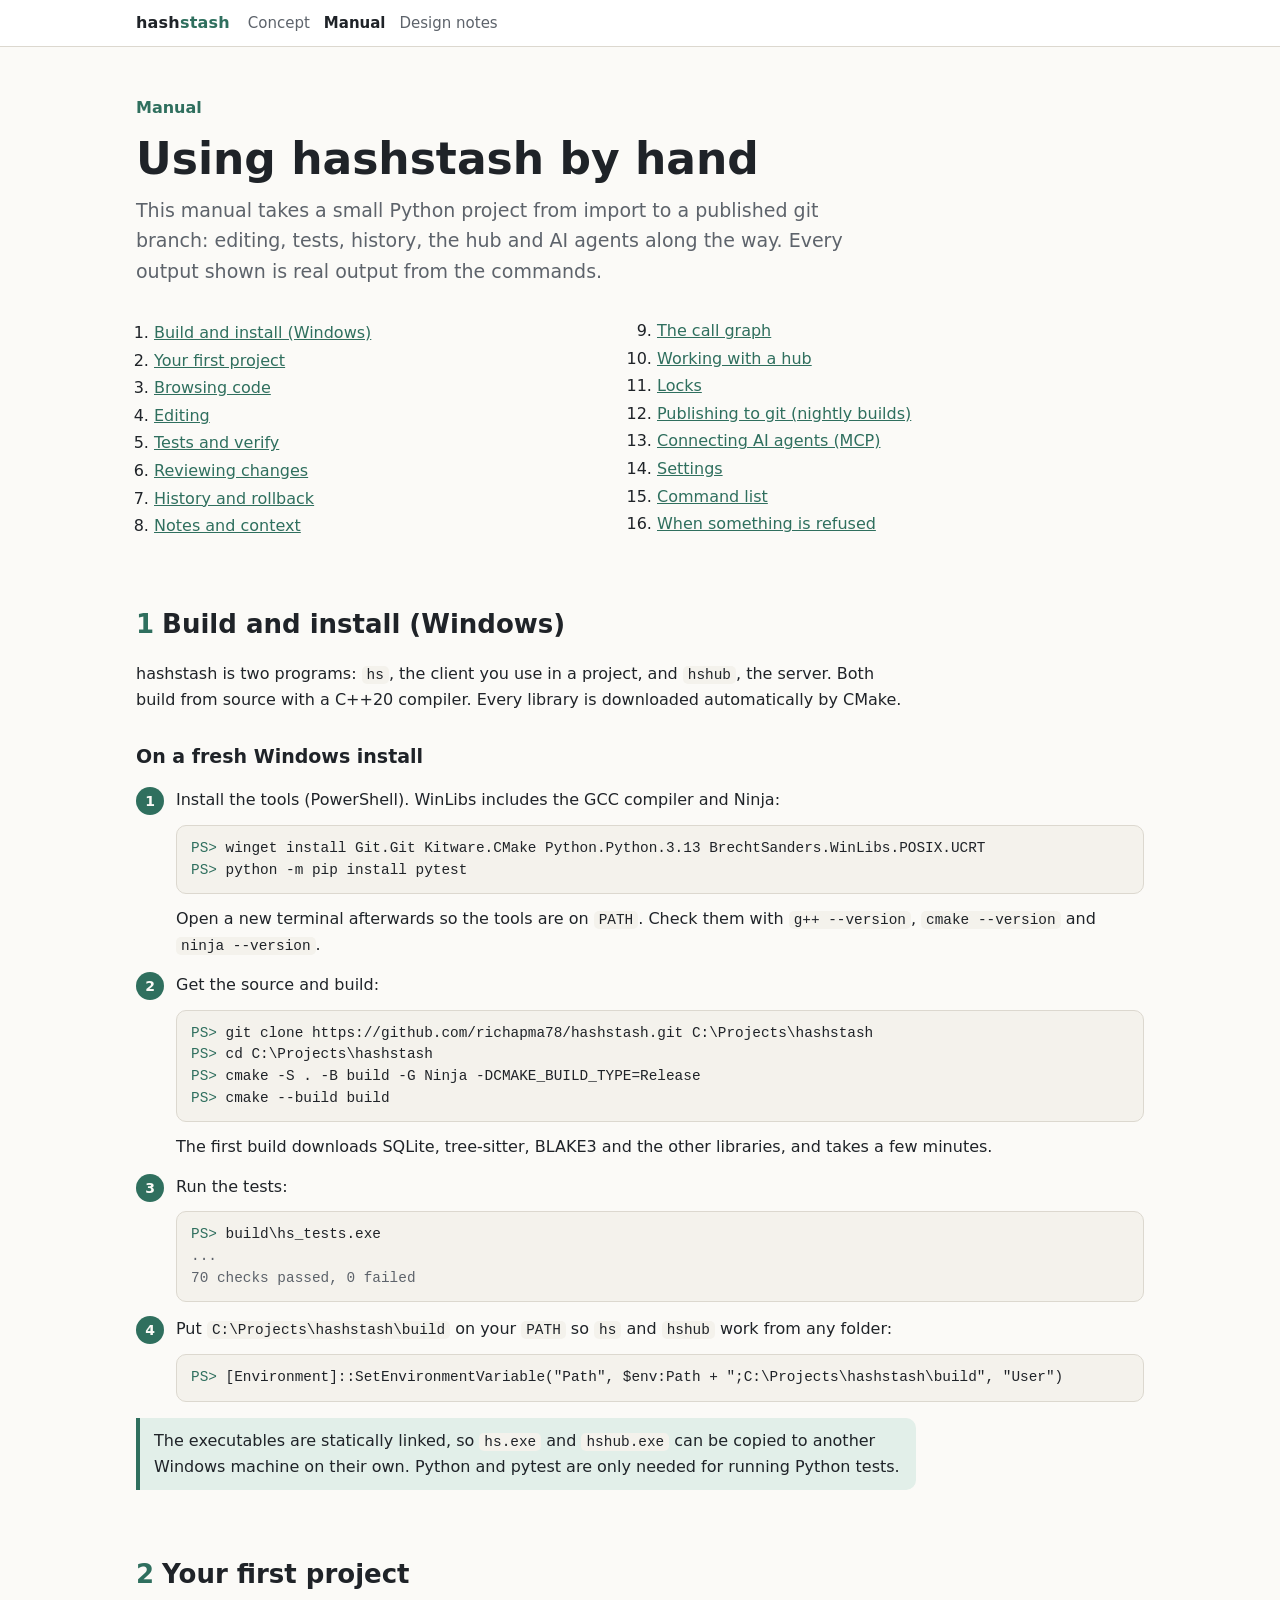
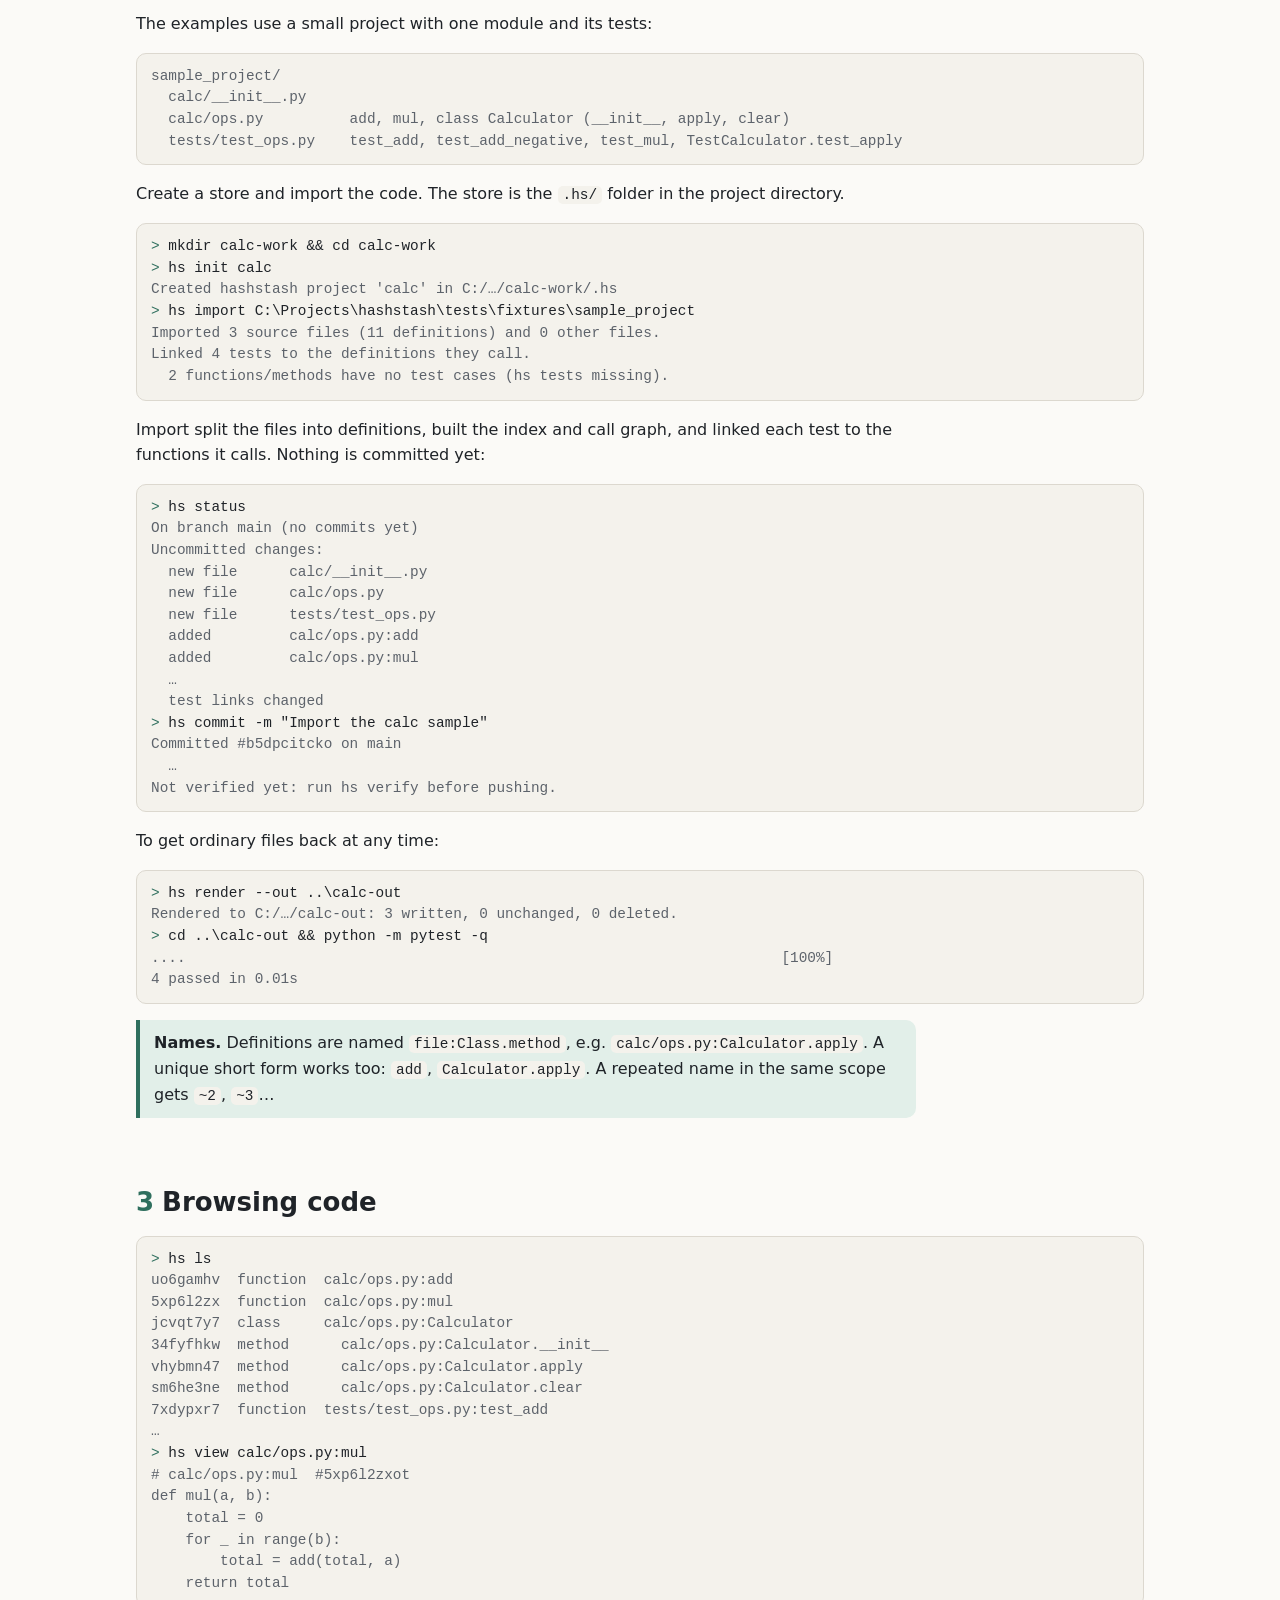
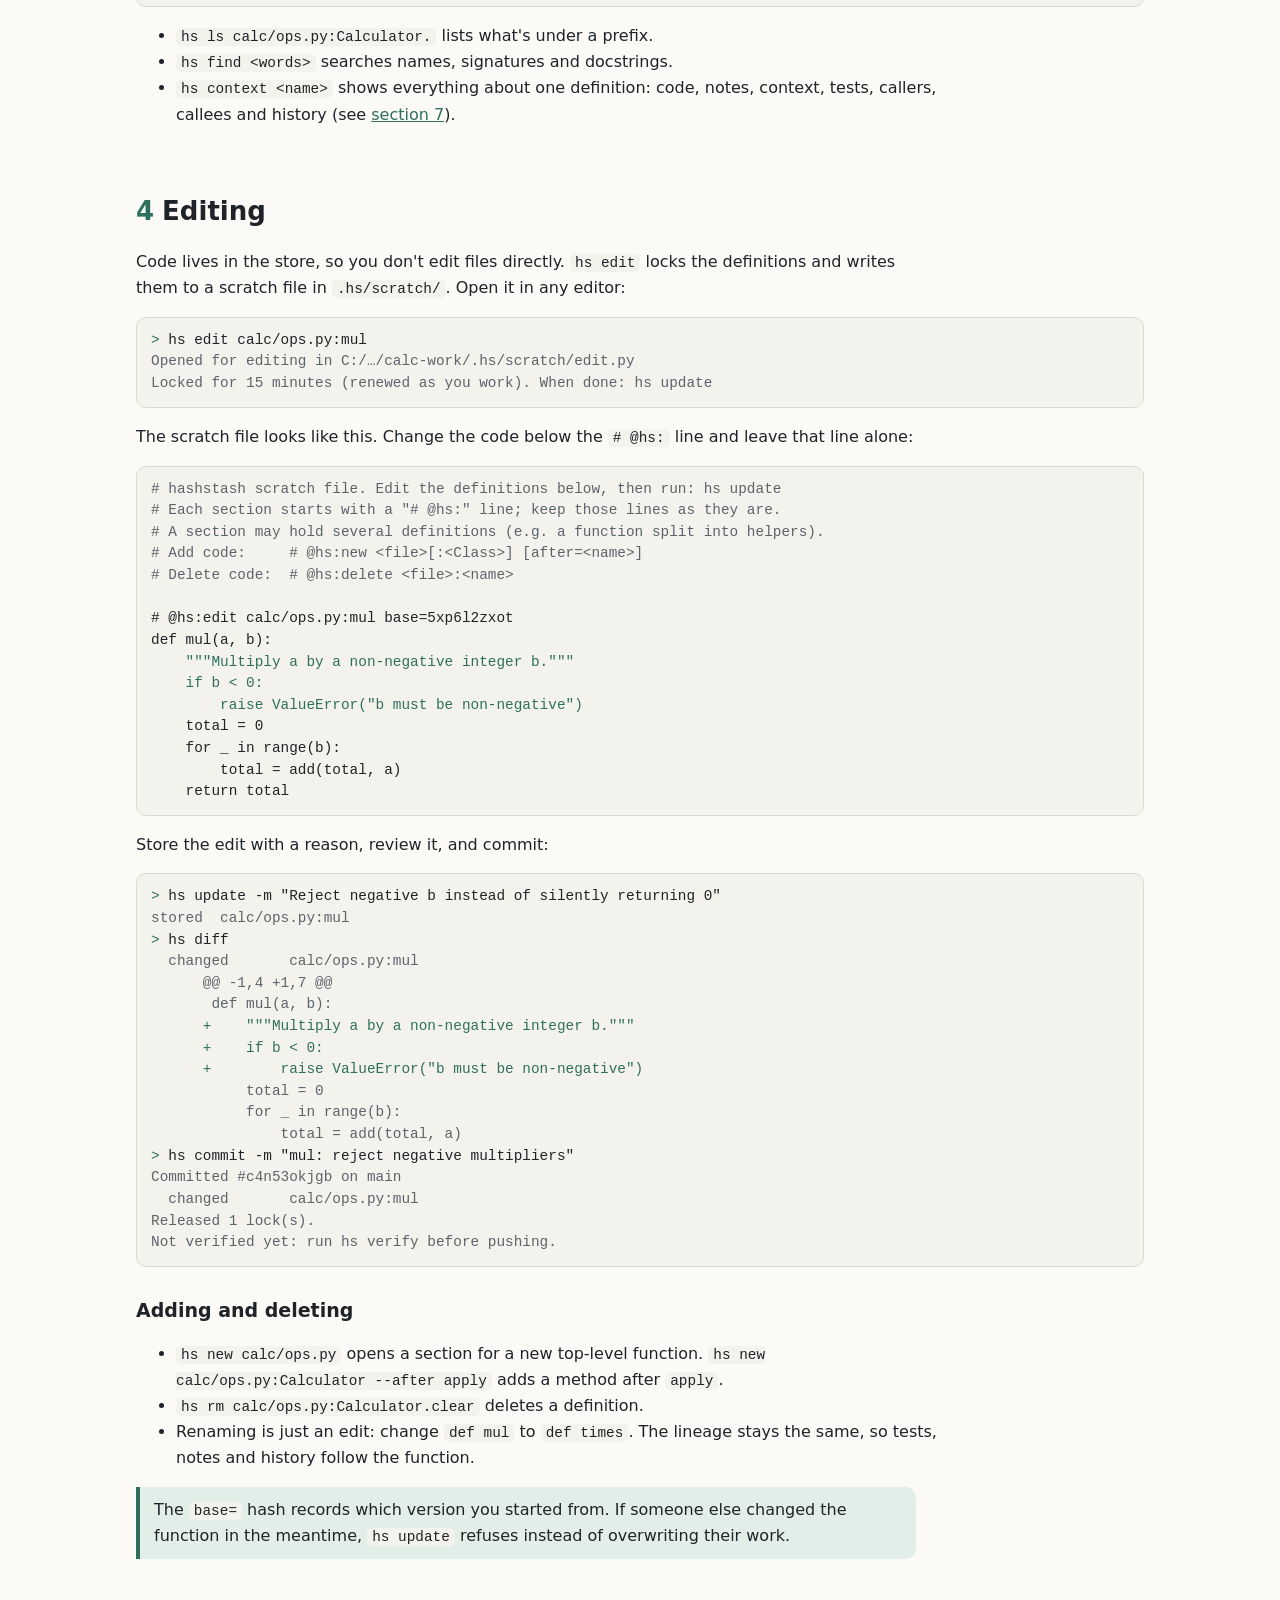
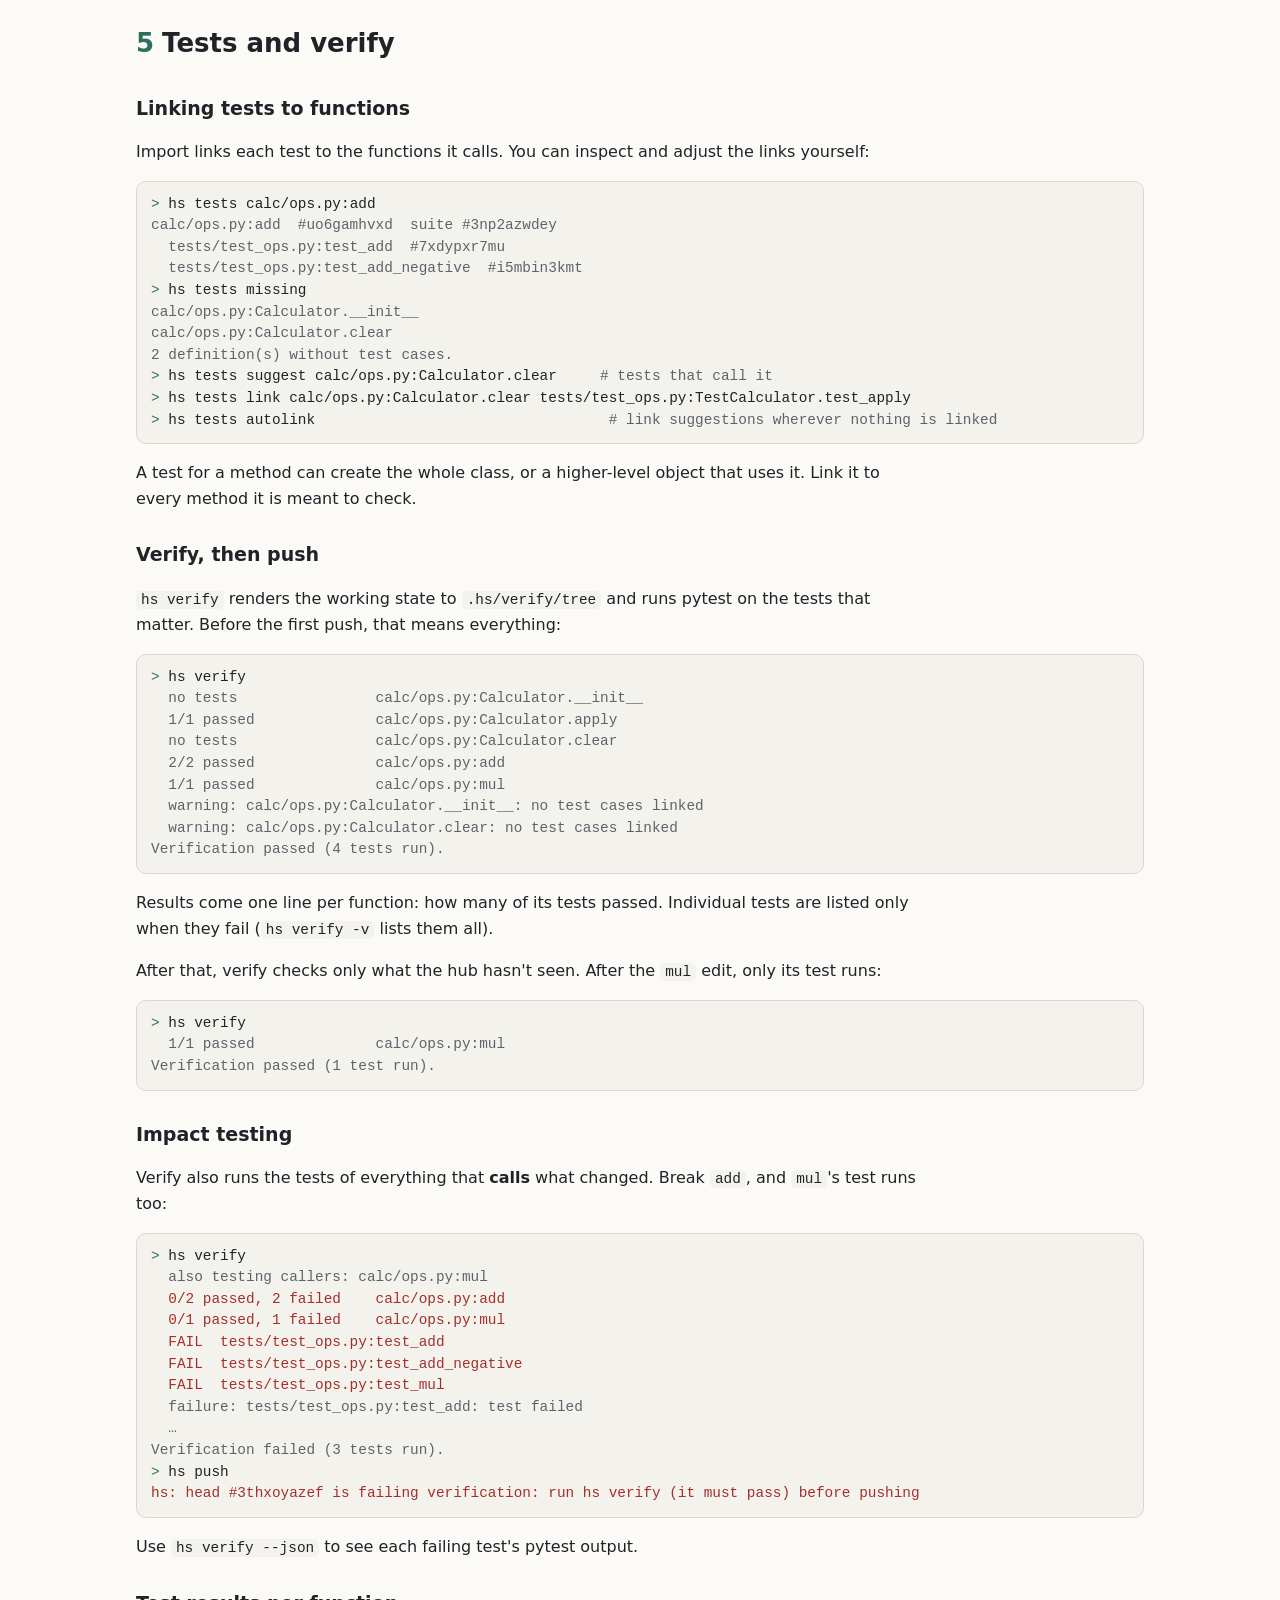
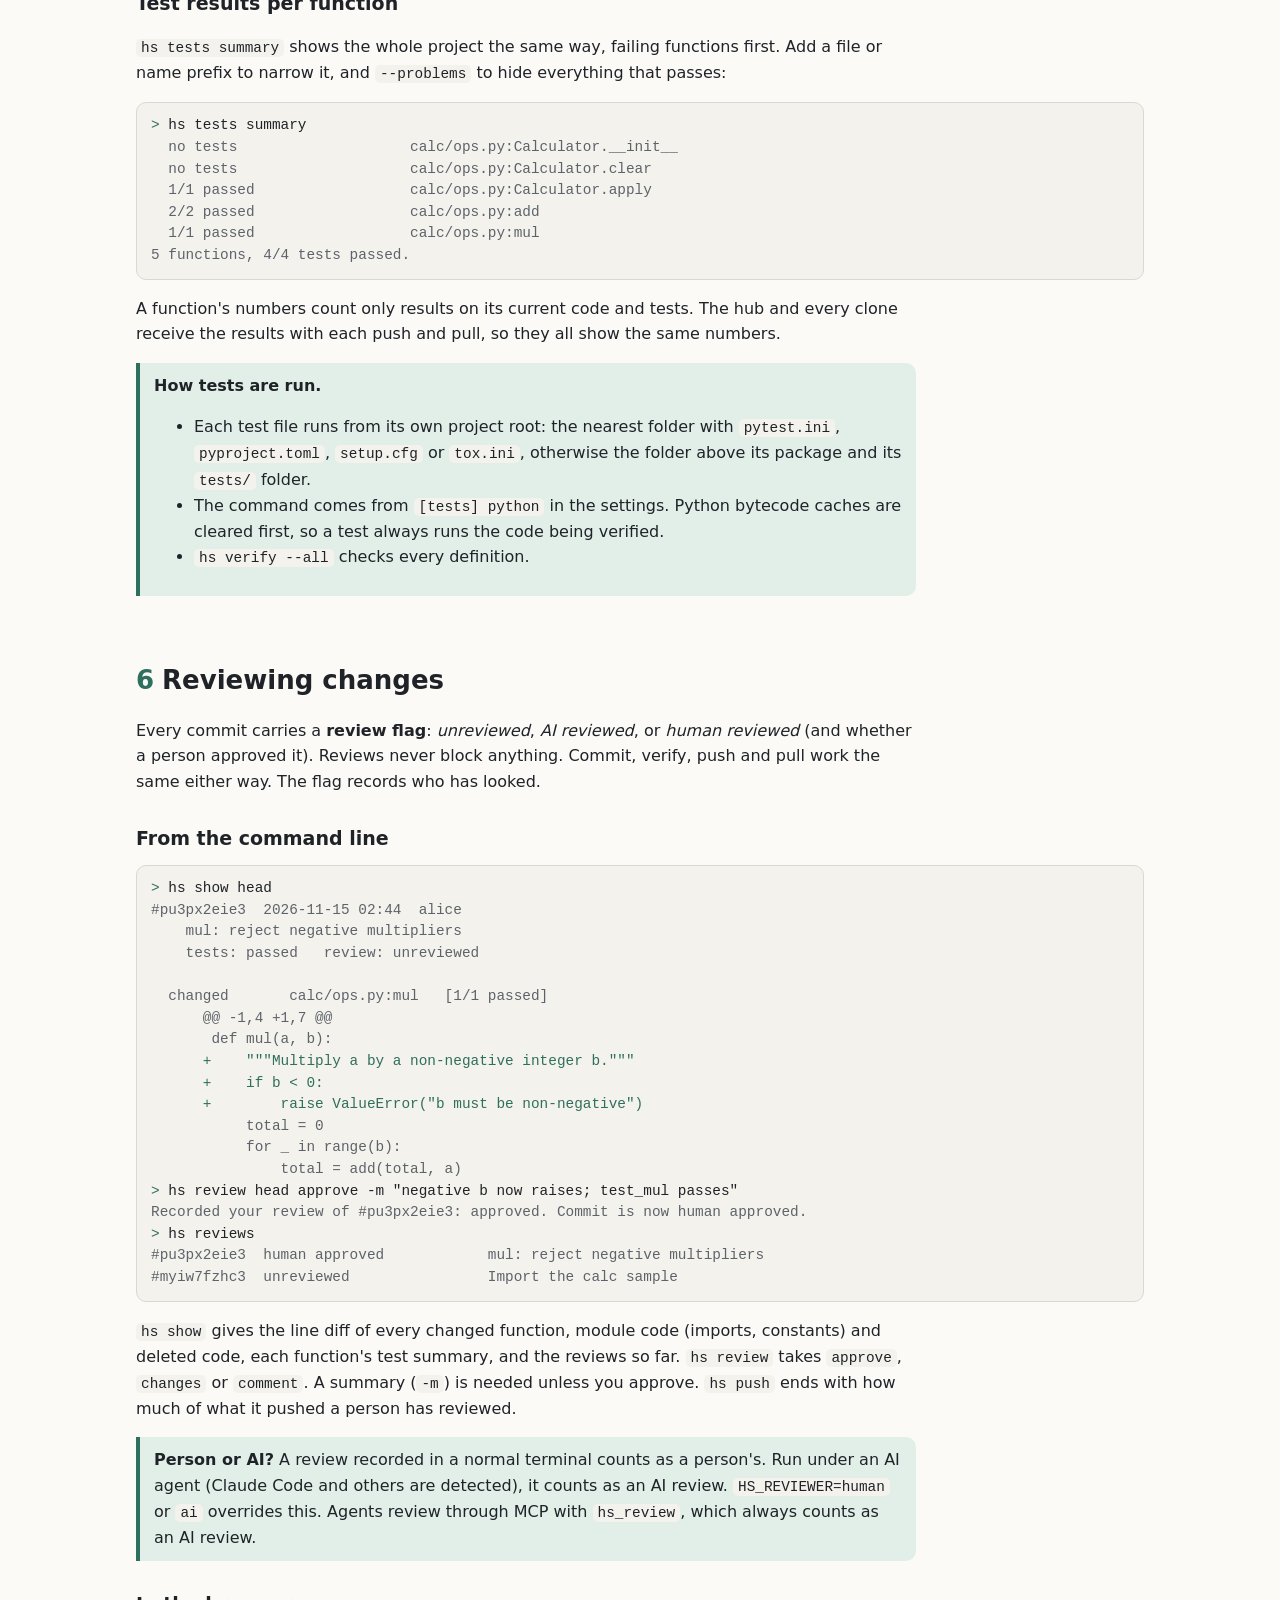
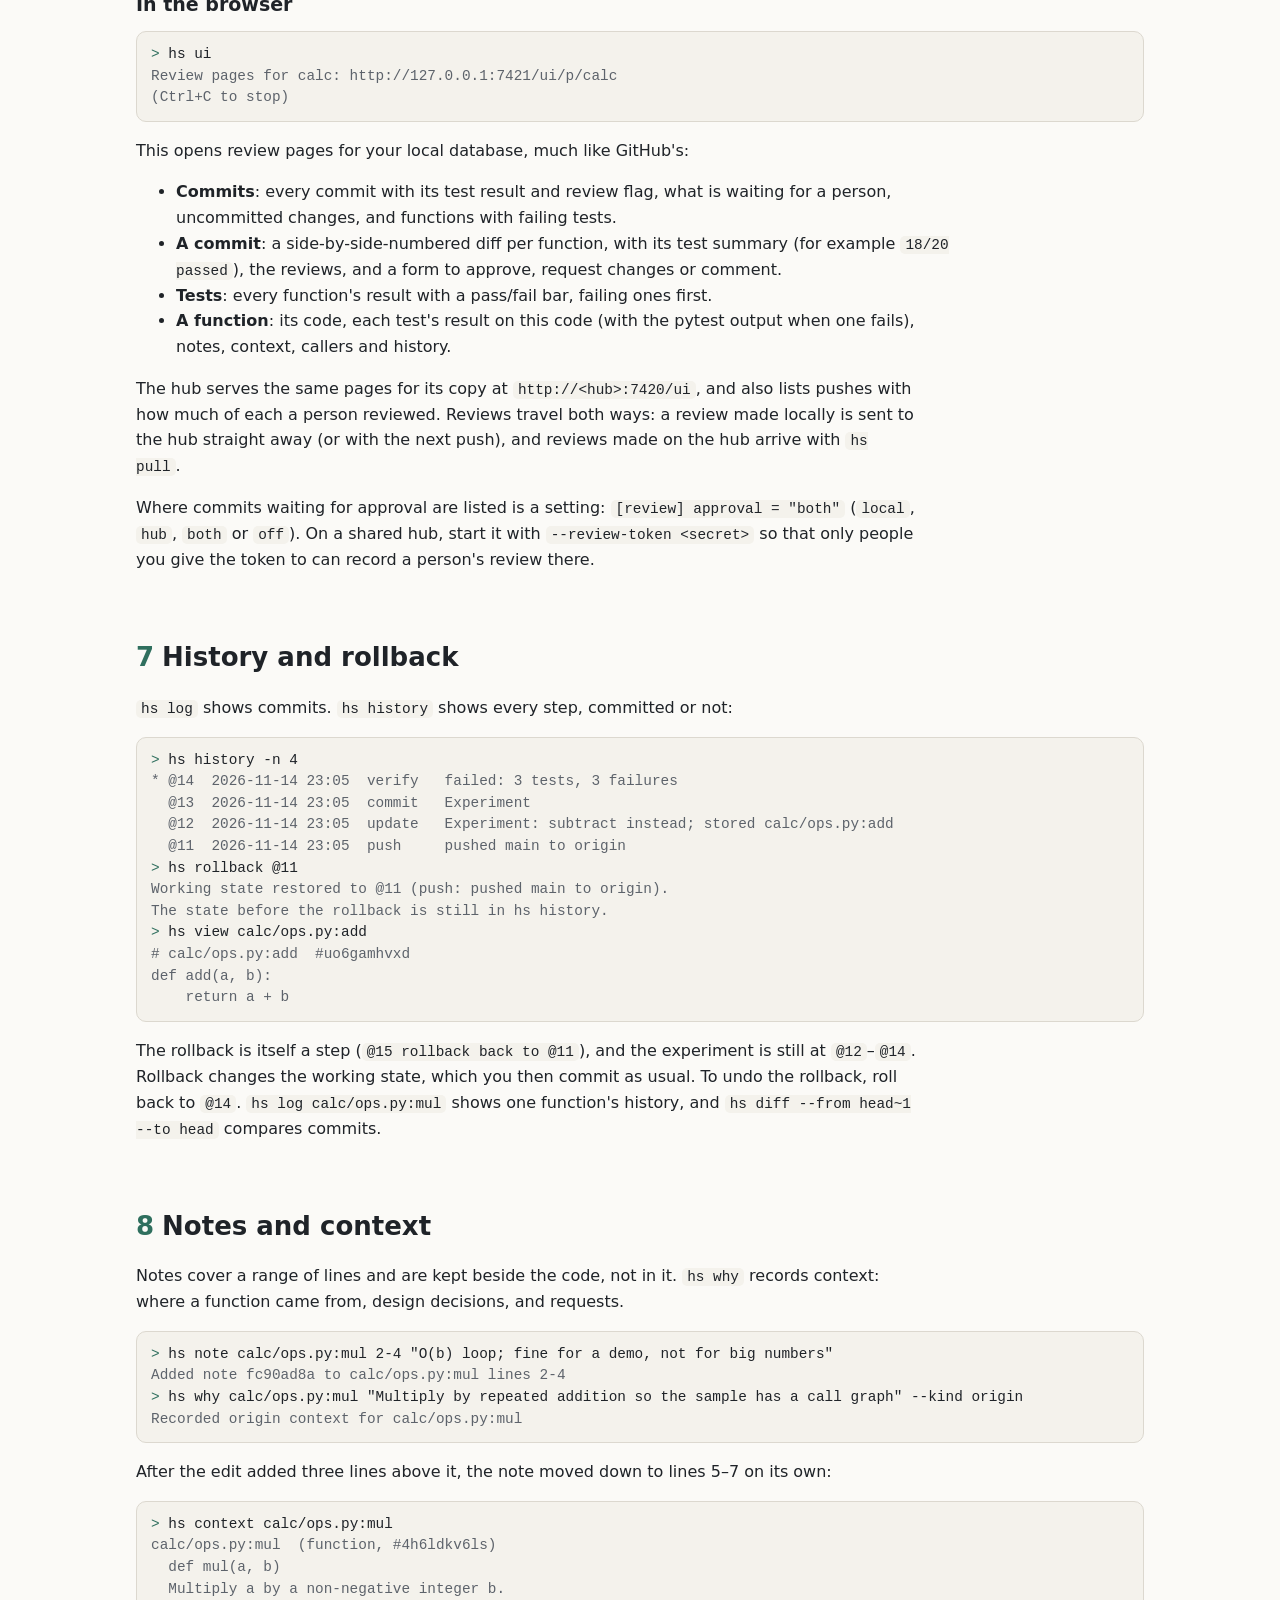
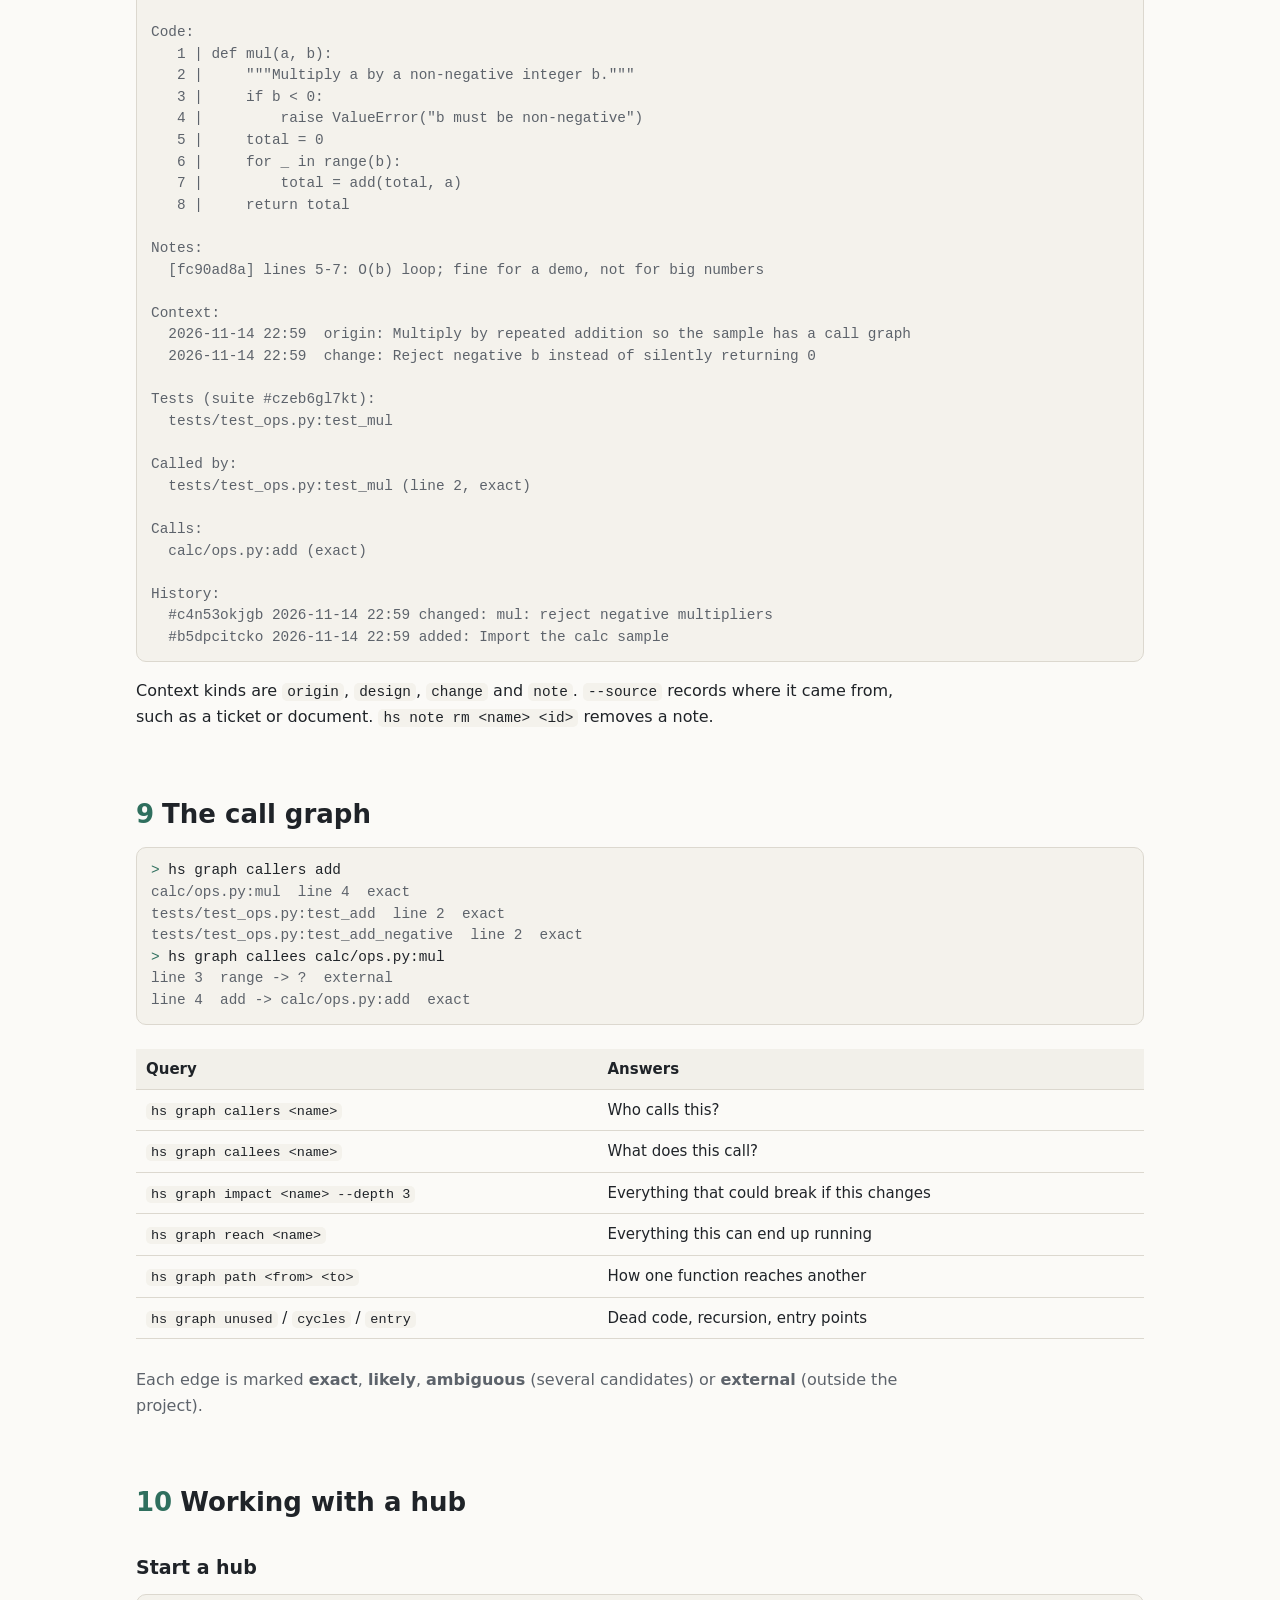
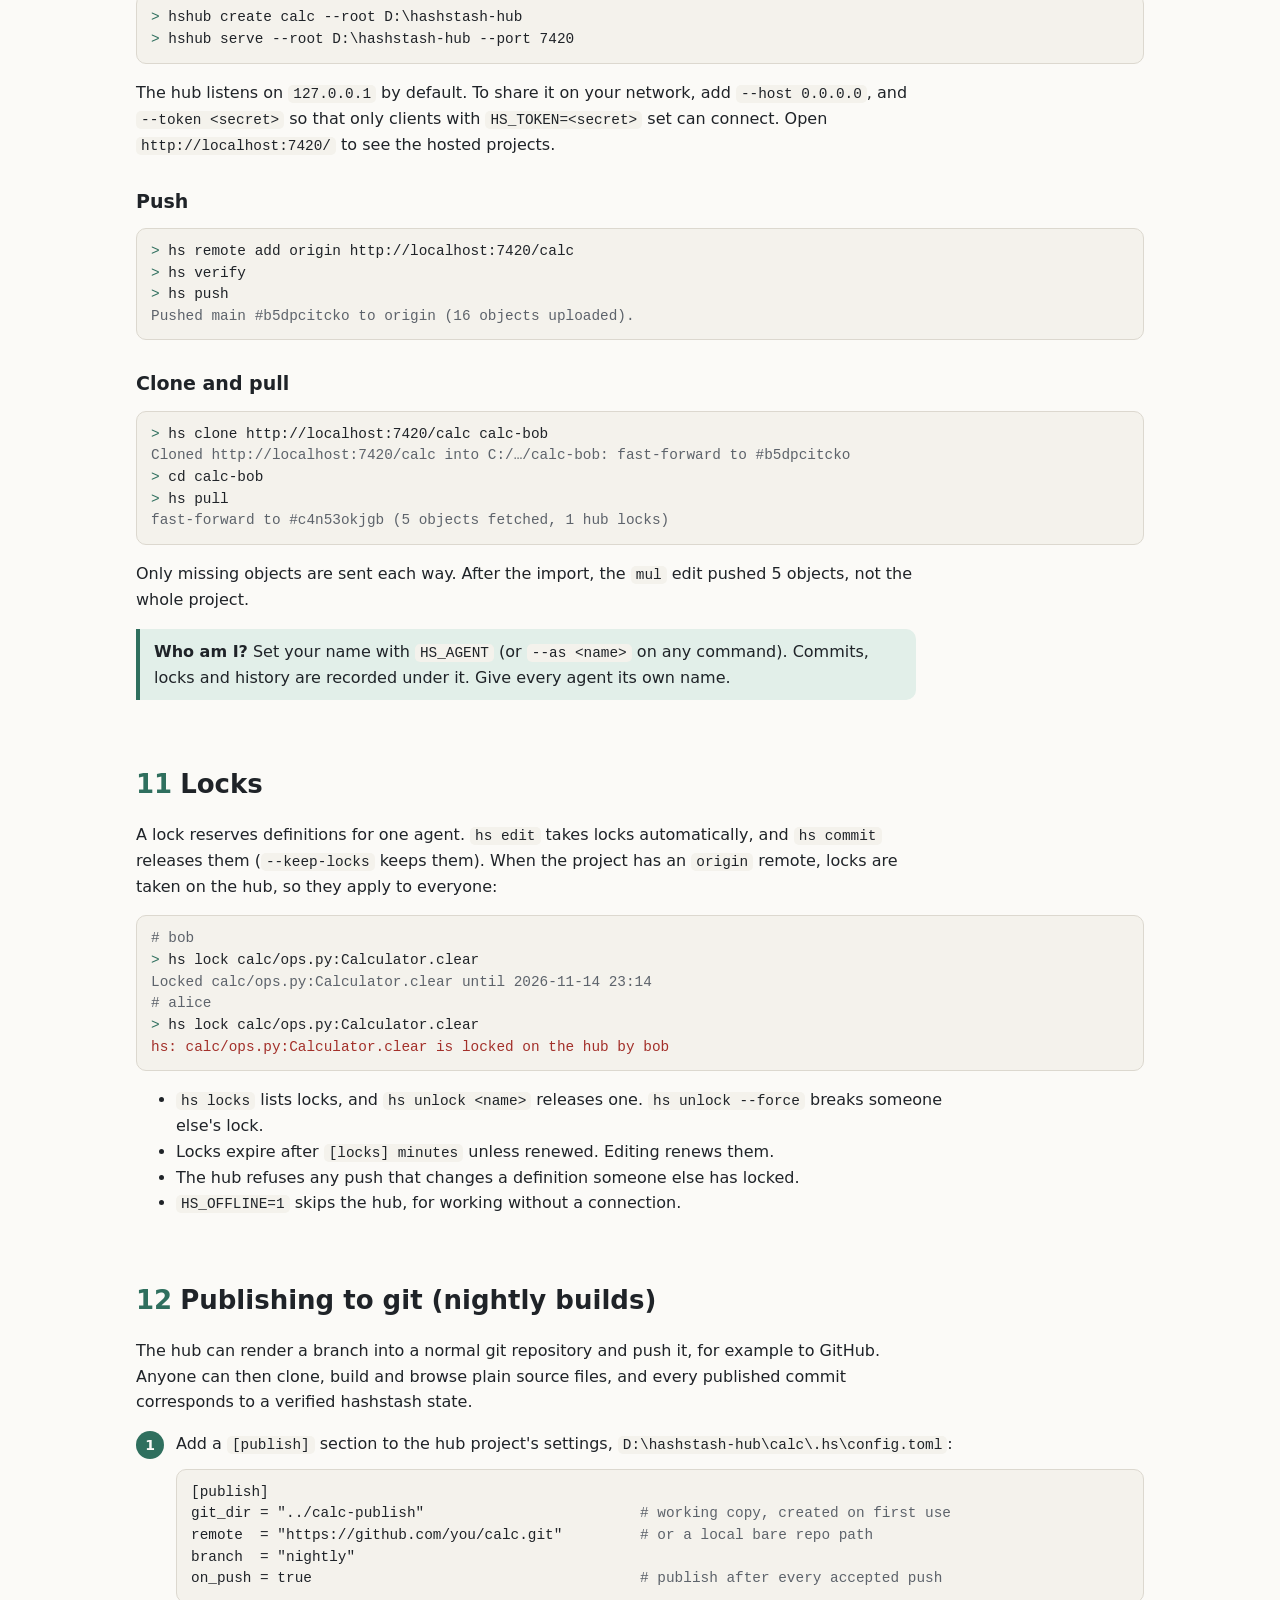
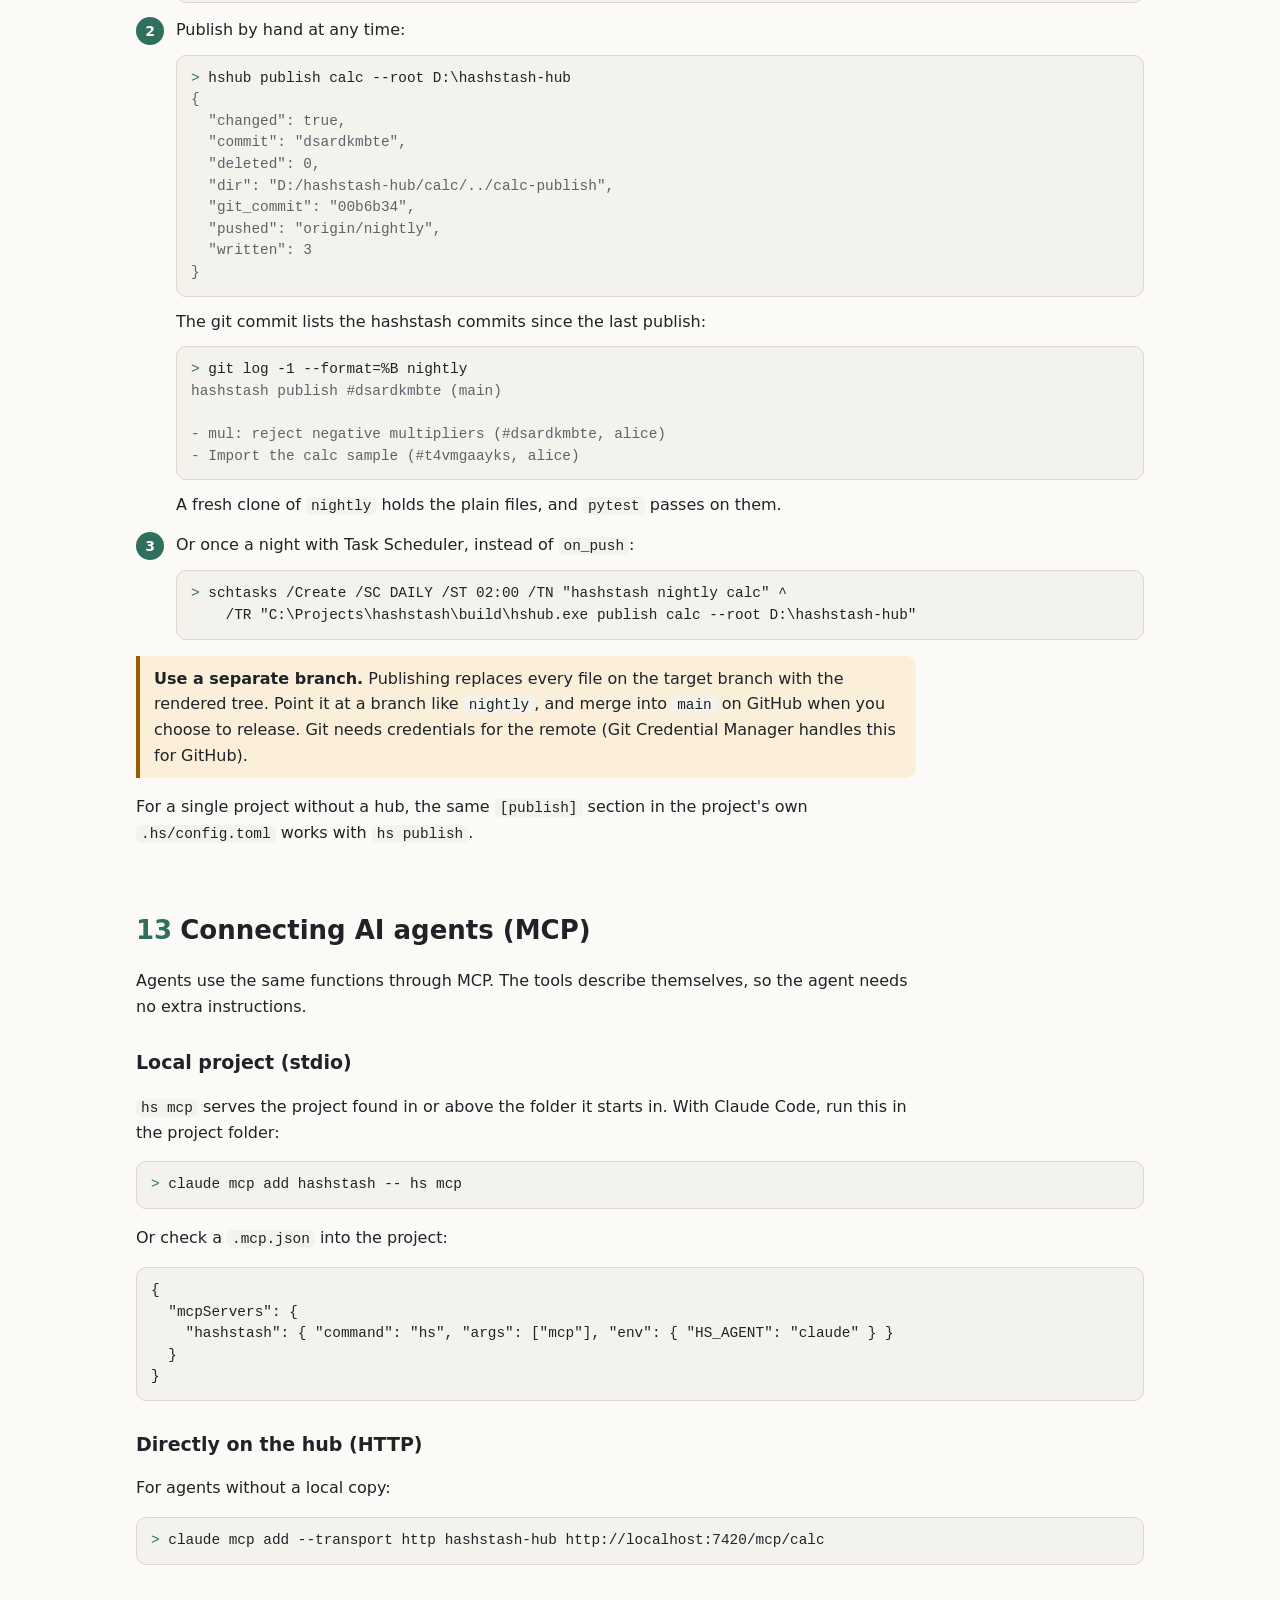
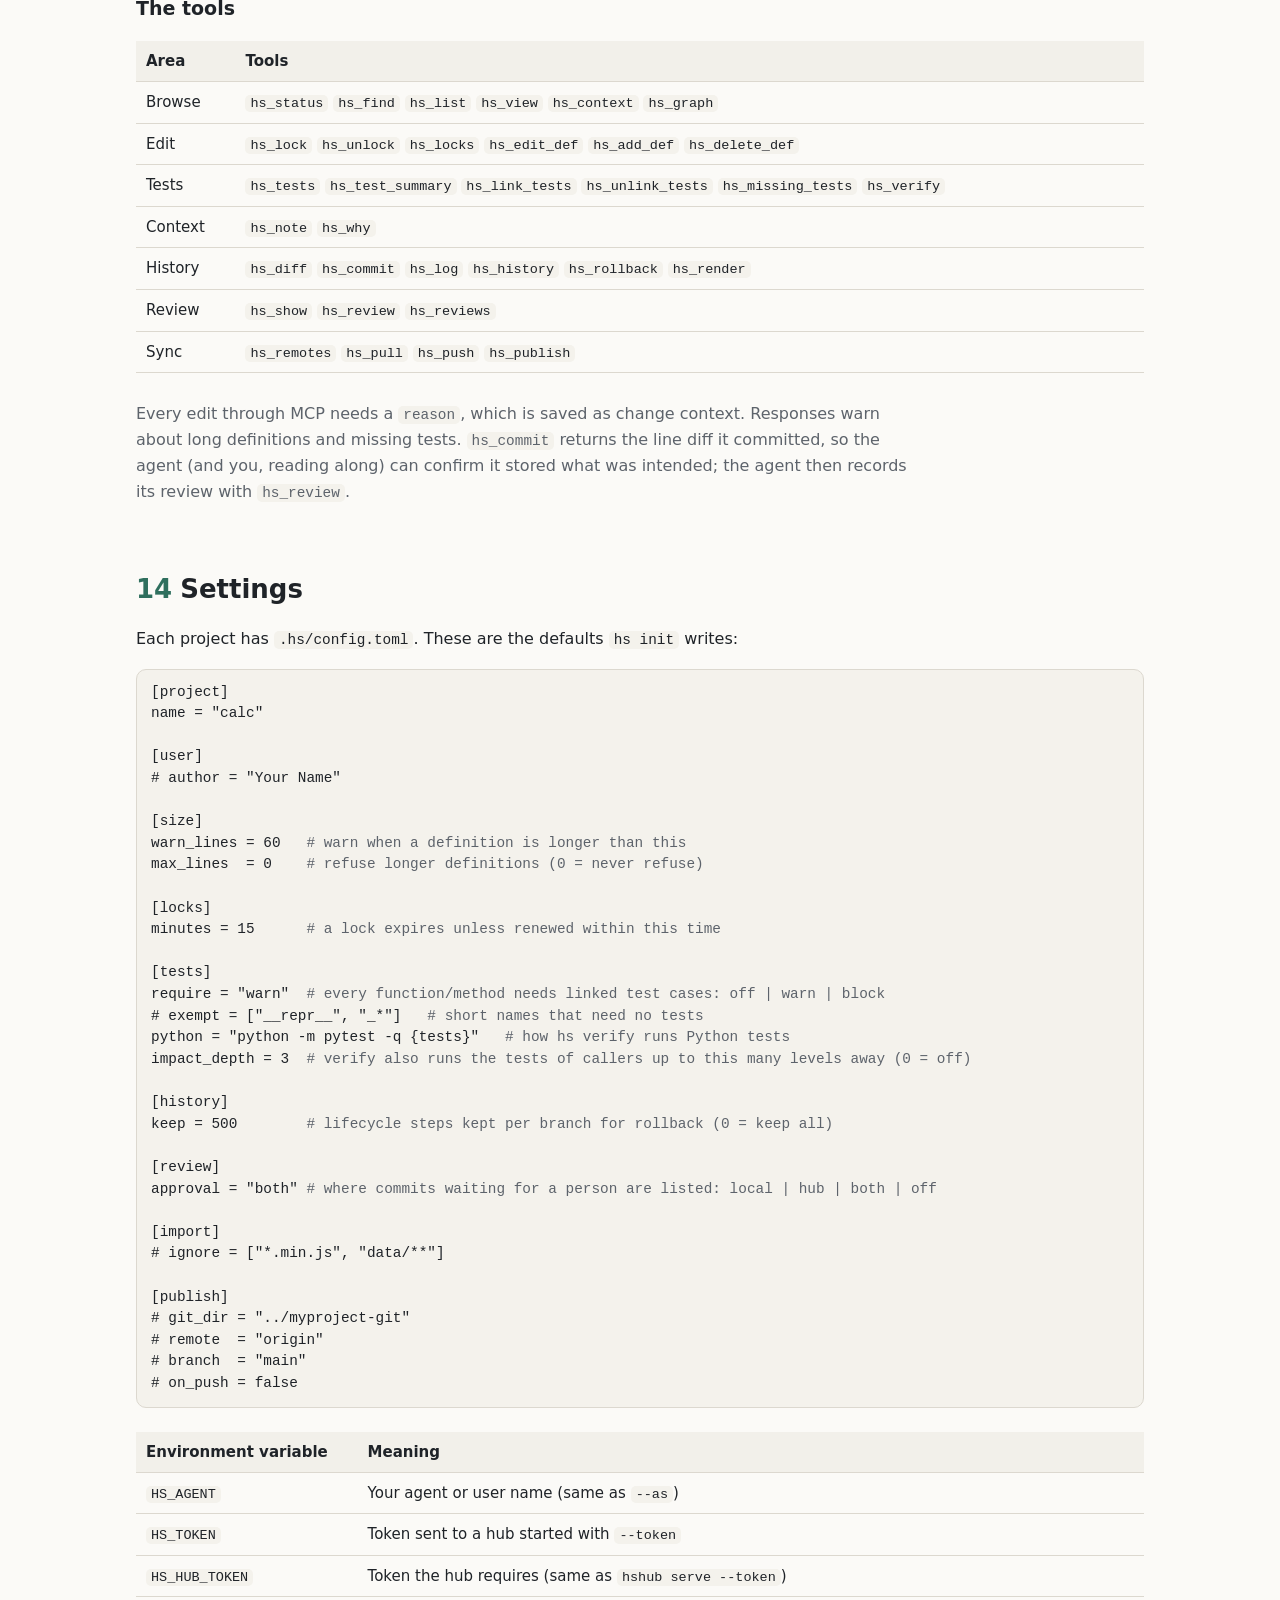
==== docs/guide.html @ 6aed2f65 "Website pages (concept and manual) and an always-on hub installer docs/index.html, docs/guide.html, " ====
<!doctype html>
<html lang="en">
<head>
<meta charset="utf-8">
<meta name="viewport" content="width=device-width, initial-scale=1">
<title>hashstash manual</title>
<meta name="description" content="How to build hashstash on Windows and use it by hand: import, edit, test, verify, push, pull, publish, and connect AI agents.">
<link rel="stylesheet" href="style.css">
</head>
<body>
<header class="top"><div class="inner">
  <a class="brand" href="index.html">hash<span>stash</span></a>
  <nav>
    <a href="index.html">Concept</a>
    <a href="guide.html" aria-current="page">Manual</a>
    <a href="DESIGN.md">Design notes</a>
  </nav>
</div></header>

<main>
<section class="hero">
  <p class="tag">Manual</p>
  <h1>Using hashstash by hand</h1>
  <p class="lead">This manual takes a small Python project from import to a published git branch: editing,
  tests, history, the hub and AI agents along the way. Every output shown is real output from the commands.</p>
</section>

<ol class="toc">
  <li><a href="#install">Build and install (Windows)</a></li>
  <li><a href="#first">Your first project</a></li>
  <li><a href="#browse">Browsing code</a></li>
  <li><a href="#edit">Editing</a></li>
  <li><a href="#tests">Tests and verify</a></li>
  <li><a href="#review">Reviewing changes</a></li>
  <li><a href="#history">History and rollback</a></li>
  <li><a href="#notes">Notes and context</a></li>
  <li><a href="#graph">The call graph</a></li>
  <li><a href="#hub">Working with a hub</a></li>
  <li><a href="#locks">Locks</a></li>
  <li><a href="#publish">Publishing to git (nightly builds)</a></li>
  <li><a href="#agents">Connecting AI agents (MCP)</a></li>
  <li><a href="#config">Settings</a></li>
  <li><a href="#commands">Command list</a></li>
  <li><a href="#trouble">When something is refused</a></li>
</ol>

<h2 id="install"><span class="num">1</span>Build and install (Windows)</h2>
<p>hashstash is two programs: <code>hs</code>, the client you use in a project, and <code>hshub</code>, the server.
Both build from source with a C++20 compiler. Every library is downloaded automatically by CMake.</p>
<h3>On a fresh Windows install</h3>
<ol class="steps">
  <li>Install the tools (PowerShell). WinLibs includes the GCC compiler and Ninja:
<pre><span class="p">PS&gt; </span>winget install Git.Git Kitware.CMake Python.Python.3.13 BrechtSanders.WinLibs.POSIX.UCRT
<span class="p">PS&gt; </span>python -m pip install pytest</pre>
  Open a new terminal afterwards so the tools are on <code>PATH</code>. Check them with <code>g++ --version</code>, <code>cmake --version</code> and <code>ninja --version</code>.</li>
  <li>Get the source and build:
<pre><span class="p">PS&gt; </span>git clone https://github.com/richapma78/hashstash.git C:\Projects\hashstash
<span class="p">PS&gt; </span>cd C:\Projects\hashstash
<span class="p">PS&gt; </span>cmake -S . -B build -G Ninja -DCMAKE_BUILD_TYPE=Release
<span class="p">PS&gt; </span>cmake --build build</pre>
  The first build downloads SQLite, tree-sitter, BLAKE3 and the other libraries, and takes a few minutes.</li>
  <li>Run the tests:
<pre><span class="p">PS&gt; </span>build\hs_tests.exe
<span class="c">...
70 checks passed, 0 failed</span></pre></li>
  <li>Put <code>C:\Projects\hashstash\build</code> on your <code>PATH</code> so <code>hs</code> and <code>hshub</code> work from any folder:
<pre><span class="p">PS&gt; </span>[Environment]::SetEnvironmentVariable("Path", $env:Path + ";C:\Projects\hashstash\build", "User")</pre></li>
</ol>
<div class="note">The executables are statically linked, so <code>hs.exe</code> and <code>hshub.exe</code> can be copied to another
Windows machine on their own. Python and pytest are only needed for running Python tests.</div>

<h2 id="first"><span class="num">2</span>Your first project</h2>
<p>The examples use a small project with one module and its tests:</p>
<pre><span class="c">sample_project/
  calc/__init__.py
  calc/ops.py          add, mul, class Calculator (__init__, apply, clear)
  tests/test_ops.py    test_add, test_add_negative, test_mul, TestCalculator.test_apply</span></pre>
<p>Create a store and import the code. The store is the <code>.hs/</code> folder in the project directory.</p>
<pre><span class="p">&gt; </span>mkdir calc-work &amp;&amp; cd calc-work
<span class="p">&gt; </span>hs init calc
<span class="c">Created hashstash project 'calc' in C:/…/calc-work/.hs</span>
<span class="p">&gt; </span>hs import C:\Projects\hashstash\tests\fixtures\sample_project
<span class="c">Imported 3 source files (11 definitions) and 0 other files.
Linked 4 tests to the definitions they call.
  2 functions/methods have no test cases (hs tests missing).</span></pre>
<p>Import split the files into definitions, built the index and call graph, and linked each test to the functions it calls.
Nothing is committed yet:</p>
<pre><span class="p">&gt; </span>hs status
<span class="c">On branch main (no commits yet)
Uncommitted changes:
  new file      calc/__init__.py
  new file      calc/ops.py
  new file      tests/test_ops.py
  added         calc/ops.py:add
  added         calc/ops.py:mul
  …
  test links changed</span>
<span class="p">&gt; </span>hs commit -m "Import the calc sample"
<span class="c">Committed #b5dpcitcko on main
  …
Not verified yet: run hs verify before pushing.</span></pre>
<p>To get ordinary files back at any time:</p>
<pre><span class="p">&gt; </span>hs render --out ..\calc-out
<span class="c">Rendered to C:/…/calc-out: 3 written, 0 unchanged, 0 deleted.</span>
<span class="p">&gt; </span>cd ..\calc-out &amp;&amp; python -m pytest -q
<span class="c">....                                                                     [100%]
4 passed in 0.01s</span></pre>
<div class="note"><b>Names.</b> Definitions are named <code>file:Class.method</code>, e.g. <code>calc/ops.py:Calculator.apply</code>.
A unique short form works too: <code>add</code>, <code>Calculator.apply</code>. A repeated name in the same scope gets <code>~2</code>, <code>~3</code>…</div>

<h2 id="browse"><span class="num">3</span>Browsing code</h2>
<pre><span class="p">&gt; </span>hs ls
<span class="c">uo6gamhv  function  calc/ops.py:add
5xp6l2zx  function  calc/ops.py:mul
jcvqt7y7  class     calc/ops.py:Calculator
34fyfhkw  method      calc/ops.py:Calculator.__init__
vhybmn47  method      calc/ops.py:Calculator.apply
sm6he3ne  method      calc/ops.py:Calculator.clear
7xdypxr7  function  tests/test_ops.py:test_add
…</span>
<span class="p">&gt; </span>hs view calc/ops.py:mul
<span class="c"># calc/ops.py:mul  #5xp6l2zxot
def mul(a, b):
    total = 0
    for _ in range(b):
        total = add(total, a)
    return total</span></pre>
<ul>
  <li><code>hs ls calc/ops.py:Calculator.</code> lists what's under a prefix.</li>
  <li><code>hs find &lt;words&gt;</code> searches names, signatures and docstrings.</li>
  <li><code>hs context &lt;name&gt;</code> shows everything about one definition: code, notes, context, tests, callers, callees and history (see <a href="#notes">section 7</a>).</li>
</ul>

<h2 id="edit"><span class="num">4</span>Editing</h2>
<p>Code lives in the store, so you don't edit files directly. <code>hs edit</code> locks the definitions and writes
them to a scratch file in <code>.hs/scratch/</code>. Open it in any editor:</p>
<pre><span class="p">&gt; </span>hs edit calc/ops.py:mul
<span class="c">Opened for editing in C:/…/calc-work/.hs/scratch/edit.py
Locked for 15 minutes (renewed as you work). When done: hs update</span></pre>
<p>The scratch file looks like this. Change the code below the <code># @hs:</code> line and leave that line alone:</p>
<pre><span class="c"># hashstash scratch file. Edit the definitions below, then run: hs update
# Each section starts with a "# @hs:" line; keep those lines as they are.
# A section may hold several definitions (e.g. a function split into helpers).
# Add code:     # @hs:new &lt;file&gt;[:&lt;Class&gt;] [after=&lt;name&gt;]
# Delete code:  # @hs:delete &lt;file&gt;:&lt;name&gt;</span>

# @hs:edit calc/ops.py:mul base=5xp6l2zxot
def mul(a, b):
<span class="add">    """Multiply a by a non-negative integer b."""
    if b &lt; 0:
        raise ValueError("b must be non-negative")</span>
    total = 0
    for _ in range(b):
        total = add(total, a)
    return total</pre>
<p>Store the edit with a reason, review it, and commit:</p>
<pre><span class="p">&gt; </span>hs update -m "Reject negative b instead of silently returning 0"
<span class="c">stored  calc/ops.py:mul</span>
<span class="p">&gt; </span>hs diff
<span class="c">  changed       calc/ops.py:mul
      @@ -1,4 +1,7 @@
       def mul(a, b):</span>
<span class="add">      +    """Multiply a by a non-negative integer b."""
      +    if b &lt; 0:
      +        raise ValueError("b must be non-negative")</span>
<span class="c">           total = 0
           for _ in range(b):
               total = add(total, a)</span>
<span class="p">&gt; </span>hs commit -m "mul: reject negative multipliers"
<span class="c">Committed #c4n53okjgb on main
  changed       calc/ops.py:mul
Released 1 lock(s).
Not verified yet: run hs verify before pushing.</span></pre>
<h3>Adding and deleting</h3>
<ul>
  <li><code>hs new calc/ops.py</code> opens a section for a new top-level function. <code>hs new calc/ops.py:Calculator --after apply</code> adds a method after <code>apply</code>.</li>
  <li><code>hs rm calc/ops.py:Calculator.clear</code> deletes a definition.</li>
  <li>Renaming is just an edit: change <code>def mul</code> to <code>def times</code>. The lineage stays the same, so tests, notes and history follow the function.</li>
</ul>
<div class="note">The <code>base=</code> hash records which version you started from. If someone else changed the function in the meantime,
<code>hs update</code> refuses instead of overwriting their work.</div>

<h2 id="tests"><span class="num">5</span>Tests and verify</h2>
<h3>Linking tests to functions</h3>
<p>Import links each test to the functions it calls. You can inspect and adjust the links yourself:</p>
<pre><span class="p">&gt; </span>hs tests calc/ops.py:add
<span class="c">calc/ops.py:add  #uo6gamhvxd  suite #3np2azwdey
  tests/test_ops.py:test_add  #7xdypxr7mu
  tests/test_ops.py:test_add_negative  #i5mbin3kmt</span>
<span class="p">&gt; </span>hs tests missing
<span class="c">calc/ops.py:Calculator.__init__
calc/ops.py:Calculator.clear
2 definition(s) without test cases.</span>
<span class="p">&gt; </span>hs tests suggest calc/ops.py:Calculator.clear     <span class="c"># tests that call it</span>
<span class="p">&gt; </span>hs tests link calc/ops.py:Calculator.clear tests/test_ops.py:TestCalculator.test_apply
<span class="p">&gt; </span>hs tests autolink                                  <span class="c"># link suggestions wherever nothing is linked</span></pre>
<p>A test for a method can create the whole class, or a higher-level object that uses it. Link it to every method it is meant to check.</p>

<h3>Verify, then push</h3>
<p><code>hs verify</code> renders the working state to <code>.hs/verify/tree</code> and runs pytest on the tests that matter.
Before the first push, that means everything:</p>
<pre><span class="p">&gt; </span>hs verify
<span class="c">  no tests                calc/ops.py:Calculator.__init__
  1/1 passed              calc/ops.py:Calculator.apply
  no tests                calc/ops.py:Calculator.clear
  2/2 passed              calc/ops.py:add
  1/1 passed              calc/ops.py:mul
  warning: calc/ops.py:Calculator.__init__: no test cases linked
  warning: calc/ops.py:Calculator.clear: no test cases linked
Verification passed (4 tests run).</span></pre>
<p>Results come one line per function: how many of its tests passed. Individual tests are listed only
when they fail (<code>hs verify -v</code> lists them all).</p>
<p>After that, verify checks only what the hub hasn't seen. After the <code>mul</code> edit, only its test runs:</p>
<pre><span class="p">&gt; </span>hs verify
<span class="c">  1/1 passed              calc/ops.py:mul
Verification passed (1 test run).</span></pre>
<h3>Impact testing</h3>
<p>Verify also runs the tests of everything that <b>calls</b> what changed. Break <code>add</code>, and <code>mul</code>'s test runs too:</p>
<pre><span class="p">&gt; </span>hs verify
<span class="c">  also testing callers: calc/ops.py:mul</span>
<span class="bad">  0/2 passed, 2 failed    calc/ops.py:add
  0/1 passed, 1 failed    calc/ops.py:mul
  FAIL  tests/test_ops.py:test_add
  FAIL  tests/test_ops.py:test_add_negative
  FAIL  tests/test_ops.py:test_mul</span>
<span class="c">  failure: tests/test_ops.py:test_add: test failed
  …
Verification failed (3 tests run).</span>
<span class="p">&gt; </span>hs push
<span class="bad">hs: head #3thxoyazef is failing verification: run hs verify (it must pass) before pushing</span></pre>
<p>Use <code>hs verify --json</code> to see each failing test's pytest output.</p>
<h3>Test results per function</h3>
<p><code>hs tests summary</code> shows the whole project the same way, failing functions first.
Add a file or name prefix to narrow it, and <code>--problems</code> to hide everything that passes:</p>
<pre><span class="p">&gt; </span>hs tests summary
<span class="c">  no tests                    calc/ops.py:Calculator.__init__
  no tests                    calc/ops.py:Calculator.clear
  1/1 passed                  calc/ops.py:Calculator.apply
  2/2 passed                  calc/ops.py:add
  1/1 passed                  calc/ops.py:mul
5 functions, 4/4 tests passed.</span></pre>
<p>A function's numbers count only results on its current code and tests. The hub and every clone receive
the results with each push and pull, so they all show the same numbers.</p>
<div class="note"><b>How tests are run.</b>
<ul>
  <li>Each test file runs from its own project root: the nearest folder with <code>pytest.ini</code>, <code>pyproject.toml</code>, <code>setup.cfg</code> or <code>tox.ini</code>, otherwise the folder above its package and its <code>tests/</code> folder.</li>
  <li>The command comes from <code>[tests] python</code> in the settings. Python bytecode caches are cleared first, so a test always runs the code being verified.</li>
  <li><code>hs verify --all</code> checks every definition.</li>
</ul></div>

<h2 id="review"><span class="num">6</span>Reviewing changes</h2>
<p>Every commit carries a <b>review flag</b>: <em>unreviewed</em>, <em>AI reviewed</em>, or <em>human reviewed</em>
(and whether a person approved it). Reviews never block anything. Commit, verify, push and pull work the same either way.
The flag records who has looked.</p>
<h3>From the command line</h3>
<pre><span class="p">&gt; </span>hs show head
<span class="c">#pu3px2eie3  2026-11-15 02:44  alice
    mul: reject negative multipliers
    tests: passed   review: unreviewed

  changed       calc/ops.py:mul   [1/1 passed]
      @@ -1,4 +1,7 @@
       def mul(a, b):</span>
<span class="add">      +    """Multiply a by a non-negative integer b."""
      +    if b &lt; 0:
      +        raise ValueError("b must be non-negative")</span>
<span class="c">           total = 0
           for _ in range(b):
               total = add(total, a)</span>
<span class="p">&gt; </span>hs review head approve -m "negative b now raises; test_mul passes"
<span class="c">Recorded your review of #pu3px2eie3: approved. Commit is now human approved.</span>
<span class="p">&gt; </span>hs reviews
<span class="c">#pu3px2eie3  human approved            mul: reject negative multipliers
#myiw7fzhc3  unreviewed                Import the calc sample</span></pre>
<p><code>hs show</code> gives the line diff of every changed function, module code (imports, constants) and deleted code,
each function's test summary, and the reviews so far. <code>hs review</code> takes <code>approve</code>,
<code>changes</code> or <code>comment</code>. A summary (<code>-m</code>) is needed unless you approve.
<code>hs push</code> ends with how much of what it pushed a person has reviewed.</p>
<div class="note"><b>Person or AI?</b> A review recorded in a normal terminal counts as a person's. Run under an AI agent
(Claude Code and others are detected), it counts as an AI review. <code>HS_REVIEWER=human</code> or <code>ai</code> overrides this.
Agents review through MCP with <code>hs_review</code>, which always counts as an AI review.</div>
<h3>In the browser</h3>
<pre><span class="p">&gt; </span>hs ui
<span class="c">Review pages for calc: http://127.0.0.1:7421/ui/p/calc
(Ctrl+C to stop)</span></pre>
<p>This opens review pages for your local database, much like GitHub's:</p>
<ul>
  <li><b>Commits</b>: every commit with its test result and review flag, what is waiting for a person,
  uncommitted changes, and functions with failing tests.</li>
  <li><b>A commit</b>: a side-by-side-numbered diff per function, with its test summary (for example <code>18/20 passed</code>),
  the reviews, and a form to approve, request changes or comment.</li>
  <li><b>Tests</b>: every function's result with a pass/fail bar, failing ones first.</li>
  <li><b>A function</b>: its code, each test's result on this code (with the pytest output when one fails), notes, context, callers and history.</li>
</ul>
<p>The hub serves the same pages for its copy at <code>http://&lt;hub&gt;:7420/ui</code>, and also lists pushes with how much of each a person reviewed.
Reviews travel both ways: a review made locally is sent to the hub straight away (or with the next push), and reviews made on the hub arrive with <code>hs pull</code>.</p>
<p>Where commits waiting for approval are listed is a setting: <code>[review] approval = "both"</code> (<code>local</code>, <code>hub</code>, <code>both</code> or <code>off</code>).
On a shared hub, start it with <code>--review-token &lt;secret&gt;</code> so that only people you give the token to can record a person's review there.</p>

<h2 id="history"><span class="num">7</span>History and rollback</h2>
<p><code>hs log</code> shows commits. <code>hs history</code> shows every step, committed or not:</p>
<pre><span class="p">&gt; </span>hs history -n 4
<span class="c">* @14  2026-11-14 23:05  verify   failed: 3 tests, 3 failures
  @13  2026-11-14 23:05  commit   Experiment
  @12  2026-11-14 23:05  update   Experiment: subtract instead; stored calc/ops.py:add
  @11  2026-11-14 23:05  push     pushed main to origin</span>
<span class="p">&gt; </span>hs rollback @11
<span class="c">Working state restored to @11 (push: pushed main to origin).
The state before the rollback is still in hs history.</span>
<span class="p">&gt; </span>hs view calc/ops.py:add
<span class="c"># calc/ops.py:add  #uo6gamhvxd
def add(a, b):
    return a + b</span></pre>
<p>The rollback is itself a step (<code>@15  rollback  back to @11</code>), and the experiment is still at <code>@12</code>–<code>@14</code>.
Rollback changes the working state, which you then commit as usual. To undo the rollback, roll back to <code>@14</code>.
<code>hs log calc/ops.py:mul</code> shows one function's history, and <code>hs diff --from head~1 --to head</code> compares commits.</p>

<h2 id="notes"><span class="num">8</span>Notes and context</h2>
<p>Notes cover a range of lines and are kept beside the code, not in it. <code>hs why</code> records context:
where a function came from, design decisions, and requests.</p>
<pre><span class="p">&gt; </span>hs note calc/ops.py:mul 2-4 "O(b) loop; fine for a demo, not for big numbers"
<span class="c">Added note fc90ad8a to calc/ops.py:mul lines 2-4</span>
<span class="p">&gt; </span>hs why calc/ops.py:mul "Multiply by repeated addition so the sample has a call graph" --kind origin
<span class="c">Recorded origin context for calc/ops.py:mul</span></pre>
<p>After the edit added three lines above it, the note moved down to lines 5–7 on its own:</p>
<pre><span class="p">&gt; </span>hs context calc/ops.py:mul
<span class="c">calc/ops.py:mul  (function, #4h6ldkv6ls)
  def mul(a, b)
  Multiply a by a non-negative integer b.

Code:
   1 | def mul(a, b):
   2 |     """Multiply a by a non-negative integer b."""
   3 |     if b &lt; 0:
   4 |         raise ValueError("b must be non-negative")
   5 |     total = 0
   6 |     for _ in range(b):
   7 |         total = add(total, a)
   8 |     return total

Notes:
  [fc90ad8a] lines 5-7: O(b) loop; fine for a demo, not for big numbers

Context:
  2026-11-14 22:59  origin: Multiply by repeated addition so the sample has a call graph
  2026-11-14 22:59  change: Reject negative b instead of silently returning 0

Tests (suite #czeb6gl7kt):
  tests/test_ops.py:test_mul

Called by:
  tests/test_ops.py:test_mul (line 2, exact)

Calls:
  calc/ops.py:add (exact)

History:
  #c4n53okjgb 2026-11-14 22:59 changed: mul: reject negative multipliers
  #b5dpcitcko 2026-11-14 22:59 added: Import the calc sample</span></pre>
<p>Context kinds are <code>origin</code>, <code>design</code>, <code>change</code> and <code>note</code>. <code>--source</code> records where it came from, such as a ticket or document.
<code>hs note rm &lt;name&gt; &lt;id&gt;</code> removes a note.</p>

<h2 id="graph"><span class="num">9</span>The call graph</h2>
<pre><span class="p">&gt; </span>hs graph callers add
<span class="c">calc/ops.py:mul  line 4  exact
tests/test_ops.py:test_add  line 2  exact
tests/test_ops.py:test_add_negative  line 2  exact</span>
<span class="p">&gt; </span>hs graph callees calc/ops.py:mul
<span class="c">line 3  range -&gt; ?  external
line 4  add -&gt; calc/ops.py:add  exact</span></pre>
<div class="tablewrap"><table>
  <tr><th>Query</th><th>Answers</th></tr>
  <tr><td><code>hs graph callers &lt;name&gt;</code></td><td>Who calls this?</td></tr>
  <tr><td><code>hs graph callees &lt;name&gt;</code></td><td>What does this call?</td></tr>
  <tr><td><code>hs graph impact &lt;name&gt; --depth 3</code></td><td>Everything that could break if this changes</td></tr>
  <tr><td><code>hs graph reach &lt;name&gt;</code></td><td>Everything this can end up running</td></tr>
  <tr><td><code>hs graph path &lt;from&gt; &lt;to&gt;</code></td><td>How one function reaches another</td></tr>
  <tr><td><code>hs graph unused</code> / <code>cycles</code> / <code>entry</code></td><td>Dead code, recursion, entry points</td></tr>
</table></div>
<p class="muted">Each edge is marked <b>exact</b>, <b>likely</b>, <b>ambiguous</b> (several candidates) or <b>external</b> (outside the project).</p>

<h2 id="hub"><span class="num">10</span>Working with a hub</h2>
<h3>Start a hub</h3>
<pre><span class="p">&gt; </span>hshub create calc --root D:\hashstash-hub
<span class="p">&gt; </span>hshub serve --root D:\hashstash-hub --port 7420</pre>
<p>The hub listens on <code>127.0.0.1</code> by default. To share it on your network, add <code>--host 0.0.0.0</code>, and
<code>--token &lt;secret&gt;</code> so that only clients with <code>HS_TOKEN=&lt;secret&gt;</code> set can connect.
Open <code>http://localhost:7420/</code> to see the hosted projects.</p>
<h3>Push</h3>
<pre><span class="p">&gt; </span>hs remote add origin http://localhost:7420/calc
<span class="p">&gt; </span>hs verify
<span class="p">&gt; </span>hs push
<span class="c">Pushed main #b5dpcitcko to origin (16 objects uploaded).</span></pre>
<h3>Clone and pull</h3>
<pre><span class="p">&gt; </span>hs clone http://localhost:7420/calc calc-bob
<span class="c">Cloned http://localhost:7420/calc into C:/…/calc-bob: fast-forward to #b5dpcitcko</span>
<span class="p">&gt; </span>cd calc-bob
<span class="p">&gt; </span>hs pull
<span class="c">fast-forward to #c4n53okjgb (5 objects fetched, 1 hub locks)</span></pre>
<p>Only missing objects are sent each way. After the import, the <code>mul</code> edit pushed 5 objects, not the whole project.</p>
<div class="note"><b>Who am I?</b> Set your name with <code>HS_AGENT</code> (or <code>--as &lt;name&gt;</code> on any command). Commits, locks and
history are recorded under it. Give every agent its own name.</div>

<h2 id="locks"><span class="num">11</span>Locks</h2>
<p>A lock reserves definitions for one agent. <code>hs edit</code> takes locks automatically, and <code>hs commit</code> releases them
(<code>--keep-locks</code> keeps them). When the project has an <code>origin</code> remote, locks are taken on the hub, so they
apply to everyone:</p>
<pre><span class="c"># bob</span>
<span class="p">&gt; </span>hs lock calc/ops.py:Calculator.clear
<span class="c">Locked calc/ops.py:Calculator.clear until 2026-11-14 23:14</span>
<span class="c"># alice</span>
<span class="p">&gt; </span>hs lock calc/ops.py:Calculator.clear
<span class="bad">hs: calc/ops.py:Calculator.clear is locked on the hub by bob</span></pre>
<ul>
  <li><code>hs locks</code> lists locks, and <code>hs unlock &lt;name&gt;</code> releases one. <code>hs unlock --force</code> breaks someone else's lock.</li>
  <li>Locks expire after <code>[locks] minutes</code> unless renewed. Editing renews them.</li>
  <li>The hub refuses any push that changes a definition someone else has locked.</li>
  <li><code>HS_OFFLINE=1</code> skips the hub, for working without a connection.</li>
</ul>

<h2 id="publish"><span class="num">12</span>Publishing to git (nightly builds)</h2>
<p>The hub can render a branch into a normal git repository and push it, for example to GitHub. Anyone can then clone,
build and browse plain source files, and every published commit corresponds to a verified hashstash state.</p>
<ol class="steps">
  <li>Add a <code>[publish]</code> section to the hub project's settings, <code>D:\hashstash-hub\calc\.hs\config.toml</code>:
<pre>[publish]
git_dir = "../calc-publish"                         <span class="c"># working copy, created on first use</span>
remote  = "https://github.com/you/calc.git"         <span class="c"># or a local bare repo path</span>
branch  = "nightly"
on_push = true                                      <span class="c"># publish after every accepted push</span></pre></li>
  <li>Publish by hand at any time:
<pre><span class="p">&gt; </span>hshub publish calc --root D:\hashstash-hub
<span class="c">{
  "changed": true,
  "commit": "dsardkmbte",
  "deleted": 0,
  "dir": "D:/hashstash-hub/calc/../calc-publish",
  "git_commit": "00b6b34",
  "pushed": "origin/nightly",
  "written": 3
}</span></pre>
  The git commit lists the hashstash commits since the last publish:
<pre><span class="p">&gt; </span>git log -1 --format=%B nightly
<span class="c">hashstash publish #dsardkmbte (main)

- mul: reject negative multipliers (#dsardkmbte, alice)
- Import the calc sample (#t4vmgaayks, alice)</span></pre>
  A fresh clone of <code>nightly</code> holds the plain files, and <code>pytest</code> passes on them.</li>
  <li>Or once a night with Task Scheduler, instead of <code>on_push</code>:
<pre><span class="p">&gt; </span>schtasks /Create /SC DAILY /ST 02:00 /TN "hashstash nightly calc" ^
    /TR "C:\Projects\hashstash\build\hshub.exe publish calc --root D:\hashstash-hub"</pre></li>
</ol>
<div class="warn"><b>Use a separate branch.</b> Publishing replaces every file on the target branch with the rendered tree.
Point it at a branch like <code>nightly</code>, and merge into <code>main</code> on GitHub when you choose to release.
Git needs credentials for the remote (Git Credential Manager handles this for GitHub).</div>
<p>For a single project without a hub, the same <code>[publish]</code> section in the project's own <code>.hs/config.toml</code> works with <code>hs publish</code>.</p>

<h2 id="agents"><span class="num">13</span>Connecting AI agents (MCP)</h2>
<p>Agents use the same functions through MCP. The tools describe themselves, so the agent needs no extra instructions.</p>
<h3>Local project (stdio)</h3>
<p><code>hs mcp</code> serves the project found in or above the folder it starts in. With Claude Code, run this in the project folder:</p>
<pre><span class="p">&gt; </span>claude mcp add hashstash -- hs mcp</pre>
<p>Or check a <code>.mcp.json</code> into the project:</p>
<pre>{
  "mcpServers": {
    "hashstash": { "command": "hs", "args": ["mcp"], "env": { "HS_AGENT": "claude" } }
  }
}</pre>
<h3>Directly on the hub (HTTP)</h3>
<p>For agents without a local copy:</p>
<pre><span class="p">&gt; </span>claude mcp add --transport http hashstash-hub http://localhost:7420/mcp/calc</pre>
<h3>The tools</h3>
<div class="tablewrap"><table>
  <tr><th>Area</th><th>Tools</th></tr>
  <tr><td>Browse</td><td><code>hs_status</code> <code>hs_find</code> <code>hs_list</code> <code>hs_view</code> <code>hs_context</code> <code>hs_graph</code></td></tr>
  <tr><td>Edit</td><td><code>hs_lock</code> <code>hs_unlock</code> <code>hs_locks</code> <code>hs_edit_def</code> <code>hs_add_def</code> <code>hs_delete_def</code></td></tr>
  <tr><td>Tests</td><td><code>hs_tests</code> <code>hs_test_summary</code> <code>hs_link_tests</code> <code>hs_unlink_tests</code> <code>hs_missing_tests</code> <code>hs_verify</code></td></tr>
  <tr><td>Context</td><td><code>hs_note</code> <code>hs_why</code></td></tr>
  <tr><td>History</td><td><code>hs_diff</code> <code>hs_commit</code> <code>hs_log</code> <code>hs_history</code> <code>hs_rollback</code> <code>hs_render</code></td></tr>
  <tr><td>Review</td><td><code>hs_show</code> <code>hs_review</code> <code>hs_reviews</code></td></tr>
  <tr><td>Sync</td><td><code>hs_remotes</code> <code>hs_pull</code> <code>hs_push</code> <code>hs_publish</code></td></tr>
</table></div>
<p class="muted">Every edit through MCP needs a <code>reason</code>, which is saved as change context. Responses warn about long definitions and missing tests.
<code>hs_commit</code> returns the line diff it committed, so the agent (and you, reading along) can confirm it stored what was intended;
the agent then records its review with <code>hs_review</code>.</p>

<h2 id="config"><span class="num">14</span>Settings</h2>
<p>Each project has <code>.hs/config.toml</code>. These are the defaults <code>hs init</code> writes:</p>
<pre>[project]
name = "calc"

[user]
# author = "Your Name"

[size]
warn_lines = 60   <span class="c"># warn when a definition is longer than this</span>
max_lines  = 0    <span class="c"># refuse longer definitions (0 = never refuse)</span>

[locks]
minutes = 15      <span class="c"># a lock expires unless renewed within this time</span>

[tests]
require = "warn"  <span class="c"># every function/method needs linked test cases: off | warn | block</span>
# exempt = ["__repr__", "_*"]   <span class="c"># short names that need no tests</span>
python = "python -m pytest -q {tests}"   <span class="c"># how hs verify runs Python tests</span>
impact_depth = 3  <span class="c"># verify also runs the tests of callers up to this many levels away (0 = off)</span>

[history]
keep = 500        <span class="c"># lifecycle steps kept per branch for rollback (0 = keep all)</span>

[review]
approval = "both" <span class="c"># where commits waiting for a person are listed: local | hub | both | off</span>

[import]
# ignore = ["*.min.js", "data/**"]

[publish]
# git_dir = "../myproject-git"
# remote  = "origin"
# branch  = "main"
# on_push = false</pre>
<div class="tablewrap"><table>
  <tr><th>Environment variable</th><th>Meaning</th></tr>
  <tr><td><code>HS_AGENT</code></td><td>Your agent or user name (same as <code>--as</code>)</td></tr>
  <tr><td><code>HS_TOKEN</code></td><td>Token sent to a hub started with <code>--token</code></td></tr>
  <tr><td><code>HS_HUB_TOKEN</code></td><td>Token the hub requires (same as <code>hshub serve --token</code>)</td></tr>
  <tr><td><code>HS_OFFLINE</code></td><td>Set to <code>1</code> to skip hub locks while offline</td></tr>
  <tr><td><code>HS_REVIEWER</code></td><td><code>human</code> or <code>ai</code>: how <code>hs review</code> records your review (normally detected)</td></tr>
  <tr><td><code>HS_HUB_REVIEW_TOKEN</code></td><td>Token the hub's pages ask for before recording a person's review (same as <code>--review-token</code>)</td></tr>
</table></div>

<h2 id="commands"><span class="num">15</span>Command list</h2>
<p><code>hs help</code> prints this list. <code>--json</code> on any command gives machine-readable output.</p>
<div class="tablewrap"><table>
  <tr><th>Command</th><th>Does</th></tr>
  <tr><td><code>hs init [name]</code></td><td>Create a store (<code>.hs/</code>) here</td></tr>
  <tr><td><code>hs import &lt;path&gt; [--prefix dir]</code></td><td>Bring in existing code: split, index, graph, link tests</td></tr>
  <tr><td><code>hs render [--out dir] [--at ref]</code></td><td>Write source files (default <code>./out</code>)</td></tr>
  <tr><td><code>hs status</code></td><td>Uncommitted changes, locks, open edits</td></tr>
  <tr><td><code>hs ls</code> · <code>view</code> · <code>find</code> · <code>context</code></td><td>Browse</td></tr>
  <tr><td><code>hs edit &lt;name&gt;…</code> · <code>new</code> · <code>update [-m reason]</code> · <code>rm</code></td><td>Edit through scratch files</td></tr>
  <tr><td><code>hs diff [name] [--from r] [--to r] [--stat]</code></td><td>Per-definition diff</td></tr>
  <tr><td><code>hs commit -m "…" [--keep-locks]</code></td><td>Commit; a message is required</td></tr>
  <tr><td><code>hs log [name] [-n N]</code></td><td>Commit history, for the project or one definition</td></tr>
  <tr><td><code>hs history [-n N]</code> · <code>hs rollback @id</code></td><td>Lifecycle steps; restore without losing the latest</td></tr>
  <tr><td><code>hs verify [--all] [-v]</code></td><td>Policy checks and tests, one line per function; required before push</td></tr>
  <tr><td><code>hs show [commit]</code></td><td>A commit's per-function diffs, test summaries and reviews</td></tr>
  <tr><td><code>hs review [commit] approve|changes|comment [-m text]</code></td><td>Record your review</td></tr>
  <tr><td><code>hs reviews [-n N]</code></td><td>Review flags of recent commits</td></tr>
  <tr><td><code>hs ui [--port 7421] [--no-open]</code></td><td>Review pages in the browser</td></tr>
  <tr><td><code>hs tests …</code></td><td>Show, <code>link</code>, <code>unlink</code>, <code>suggest</code>, <code>autolink</code>, <code>missing</code>, <code>summary</code></td></tr>
  <tr><td><code>hs note</code> · <code>hs why</code></td><td>Region notes and context</td></tr>
  <tr><td><code>hs lock</code> · <code>unlock</code> · <code>locks</code></td><td>Locks</td></tr>
  <tr><td><code>hs graph …</code></td><td>Call graph queries</td></tr>
  <tr><td><code>hs remote add</code> · <code>clone</code> · <code>push</code> · <code>pull</code></td><td>Hub sync</td></tr>
  <tr><td><code>hs publish [branch]</code></td><td>Render into the <code>[publish]</code> git repository, commit and push</td></tr>
  <tr><td><code>hs mcp</code></td><td>MCP server over stdio</td></tr>
</table></div>
<p class="muted">Refs: <code>work</code>, <code>head</code>, <code>head~N</code>, <code>@&lt;history id&gt;</code>, or a commit hash prefix.</p>

<h2 id="trouble"><span class="num">16</span>When something is refused</h2>
<div class="tablewrap"><table>
  <tr><th>Message</th><th>What to do</th></tr>
  <tr><td><code>head … is not verified</code></td><td>Run <code>hs verify</code>, then push again.</td></tr>
  <tr><td><code>head … is failing verification</code></td><td>Fix the failing tests (<code>hs verify --json</code> shows pytest output), or <code>hs rollback</code>.</td></tr>
  <tr><td><code>… is locked on the hub by bob</code></td><td>Wait, ask bob, or let the lock expire. <code>hs locks</code> shows when.</td></tr>
  <tr><td><code>the hub's main has commits you don't have: pull first</code></td><td>Someone pushed first. Run <code>hs pull</code>, verify, and push again.</td></tr>
  <tr><td><code>you have uncommitted changes: commit them, then pull</code></td><td>Commit (or roll back) first, then pull.</td></tr>
  <tr><td><code>your main and the hub's have diverged; merging is not supported yet</code></td><td>You and someone else both committed. Merging is the next feature. Until then, roll back to the last pulled state, pull, and redo your edit on top.</td></tr>
  <tr><td><code>… changed since it was opened</code> on update</td><td>Someone else changed the function after you opened it. Run <code>hs edit</code> again to get the current version.</td></tr>
  <tr><td><code>hub … unreachable</code></td><td>Start <code>hshub serve</code>, or check the remote URL with <code>hs remote add origin &lt;url&gt;</code>.</td></tr>
  <tr><td>A test passes locally but fails in verify</td><td>Verify runs from the rendered tree, from the project root described in <a href="#tests">section 5</a>. Check that the test doesn't depend on files that weren't imported.</td></tr>
</table></div>
</main>

<footer><div class="inner">hashstash: version control for AI/SI agentic coding. <a href="index.html">Concept</a> · <a href="DESIGN.md">Design notes</a></div></footer>
</body>
</html>
---- docs/style.css ----
/* hashstash docs: shared styles. Light and dark follow the system setting. */
:root {
  --bg: #fbfaf7;
  --surface: #ffffff;
  --surface-2: #f2f0ea;
  --text: #1f2328;
  --muted: #5d636b;
  --line: #dcd8cf;
  --accent: #2f6f5e;       /* hashstash green */
  --accent-soft: #e2efe9;
  --warn: #9a5b00;
  --warn-soft: #fbefd9;
  --bad: #a3302a;
  --bad-soft: #f8e1df;
  --code-bg: #f4f2ec;
  --def: #3b5ba5;          /* definitions in diagrams */
  --def-soft: #e4eaf7;
  --glue: #8a8f96;
  --radius: 10px;
  --mono: ui-monospace, "Cascadia Code", "Cascadia Mono", Consolas, monospace;
  --sans: "Segoe UI", system-ui, -apple-system, Roboto, sans-serif;
}
@media (prefers-color-scheme: dark) {
  :root:not([data-theme="light"]) {
    --bg: #15171a;
    --surface: #1d2024;
    --surface-2: #24282d;
    --text: #e6e3dc;
    --muted: #a2a7ad;
    --line: #353a40;
    --accent: #6fc2a6;
    --accent-soft: #1f3530;
    --warn: #e0a84a;
    --warn-soft: #3a2f1c;
    --bad: #ef8a83;
    --bad-soft: #3d2322;
    --code-bg: #202327;
    --def: #8fa9eb;
    --def-soft: #232c40;
    --glue: #7d838a;
  }
}

* { box-sizing: border-box; }
html { scroll-behavior: smooth; }
body {
  margin: 0;
  background: var(--bg);
  color: var(--text);
  font: 16px/1.6 var(--sans);
}
a { color: var(--accent); }
a:hover { text-decoration-thickness: 2px; }

.top {
  border-bottom: 1px solid var(--line);
  background: var(--surface);
  position: sticky; top: 0; z-index: 5;
}
.top .inner {
  max-width: 1040px; margin: 0 auto; padding: 10px 16px;
  display: flex; gap: 18px; align-items: center; flex-wrap: wrap;
}
.brand { font-weight: 700; letter-spacing: .2px; color: var(--text); text-decoration: none; }
.brand span { color: var(--accent); }
.top nav { display: flex; gap: 14px; flex-wrap: wrap; font-size: 15px; }
.top nav a { text-decoration: none; color: var(--muted); }
.top nav a[aria-current="page"] { color: var(--text); font-weight: 600; }

main { max-width: 1040px; margin: 0 auto; padding: 8px 16px 64px; }
.hero { padding: 40px 0 16px; }
.hero h1 { font-size: clamp(30px, 5vw, 44px); line-height: 1.15; margin: 0 0 10px; }
.hero .tag { color: var(--accent); font-weight: 600; margin: 0 0 14px; }
.hero p.lead { font-size: 19px; color: var(--muted); max-width: 760px; margin: 0; }

h2 { font-size: 26px; margin: 56px 0 8px; padding-top: 8px; scroll-margin-top: 70px; }
h3 { font-size: 19px; margin: 28px 0 6px; scroll-margin-top: 70px; }
h2 .num { color: var(--accent); font-weight: 600; margin-right: 8px; }
p, li { max-width: 780px; }
.muted { color: var(--muted); }

code, pre, kbd { font-family: var(--mono); font-size: .9em; }
:not(pre) > code { background: var(--code-bg); padding: 1px 5px; border-radius: 5px; }
pre {
  background: var(--code-bg); border: 1px solid var(--line); border-radius: var(--radius);
  padding: 12px 14px; overflow-x: auto; line-height: 1.5; margin: 12px 0;
}
pre .c { color: var(--muted); }            /* comment / output */
pre .p { color: var(--accent); user-select: none; }  /* prompt */
pre .ok { color: var(--accent); }
pre .bad { color: var(--bad); }
pre .add { color: var(--accent); }
pre .del { color: var(--bad); }

.cards { display: grid; grid-template-columns: repeat(auto-fit, minmax(230px, 1fr)); gap: 14px; margin: 18px 0; }
.card {
  background: var(--surface); border: 1px solid var(--line); border-radius: var(--radius);
  padding: 14px 16px;
}
.card h3 { margin: 0 0 4px; font-size: 17px; }
.card p { margin: 0; color: var(--muted); font-size: 15px; }

.figure {
  background: var(--surface); border: 1px solid var(--line); border-radius: var(--radius);
  padding: 16px; margin: 18px 0;
}
.figure svg { width: 100%; height: auto; display: block; }
.figure .cap { color: var(--muted); font-size: 14px; margin-top: 8px; }

.note, .warn {
  border-left: 4px solid var(--accent); background: var(--accent-soft);
  padding: 10px 14px; border-radius: 0 var(--radius) var(--radius) 0; margin: 16px 0; max-width: 780px;
}
.warn { border-color: var(--warn); background: var(--warn-soft); }

table { border-collapse: collapse; width: 100%; margin: 12px 0; font-size: 15px; }
.tablewrap { overflow-x: auto; }
th, td { text-align: left; padding: 8px 10px; border-bottom: 1px solid var(--line); vertical-align: top; }
th { font-weight: 600; background: var(--surface-2); }
td code { white-space: nowrap; }

.steps { counter-reset: s; list-style: none; padding: 0; }
.steps > li { counter-increment: s; position: relative; padding-left: 40px; margin: 14px 0; max-width: none; }
.steps > li::before {
  content: counter(s); position: absolute; left: 0; top: 0;
  width: 28px; height: 28px; border-radius: 50%; background: var(--accent); color: var(--bg);
  display: grid; place-items: center; font-weight: 700; font-size: 14px;
}

.toc { columns: 2 260px; padding-left: 18px; }
.toc li { margin: 2px 0; }

.status { display: grid; grid-template-columns: repeat(auto-fit, minmax(300px, 1fr)); gap: 14px; }
.pill { display: inline-block; font-size: 12px; font-weight: 600; padding: 1px 8px; border-radius: 99px; }
.pill.done { background: var(--accent-soft); color: var(--accent); }
.pill.next { background: var(--warn-soft); color: var(--warn); }

footer { border-top: 1px solid var(--line); color: var(--muted); font-size: 14px; }
footer .inner { max-width: 1040px; margin: 0 auto; padding: 16px; }

/* SVG diagram palette */
svg text { font-family: var(--sans); fill: var(--text); }
svg .mono, svg .mono text { font-family: var(--mono); white-space: pre; }
svg .muted { fill: var(--muted); }
svg .box { fill: var(--surface-2); stroke: var(--line); }
svg .def { fill: var(--def-soft); stroke: var(--def); }
svg .deftext { fill: var(--def); }
svg .acc { fill: var(--accent-soft); stroke: var(--accent); }
svg .acctext { fill: var(--accent); }
svg .warnbox { fill: var(--warn-soft); stroke: var(--warn); }
svg .badbox { fill: var(--bad-soft); stroke: var(--bad); }
svg .badtext { fill: var(--bad); }
svg .glue { fill: var(--surface-2); stroke: var(--glue); stroke-dasharray: 4 3; }
svg .line { stroke: var(--muted); fill: none; stroke-width: 1.6; }
svg .accline { stroke: var(--accent); fill: none; stroke-width: 2; }
svg .defline { stroke: var(--def); fill: none; stroke-width: 1.6; }
svg .badline { stroke: var(--bad); fill: none; stroke-width: 2; }
svg .dash { stroke-dasharray: 5 4; }
svg .arrowfill { fill: var(--muted); }
svg .accfill { fill: var(--accent); }
svg .deffill { fill: var(--def); }
svg .badfill { fill: var(--bad); }

@media (max-width: 600px) {
  body { font-size: 15px; }
  h2 { font-size: 22px; margin-top: 40px; }
  .hero p.lead { font-size: 17px; }
}
@media print {
  .top { position: static; }
  pre { white-space: pre-wrap; }
}
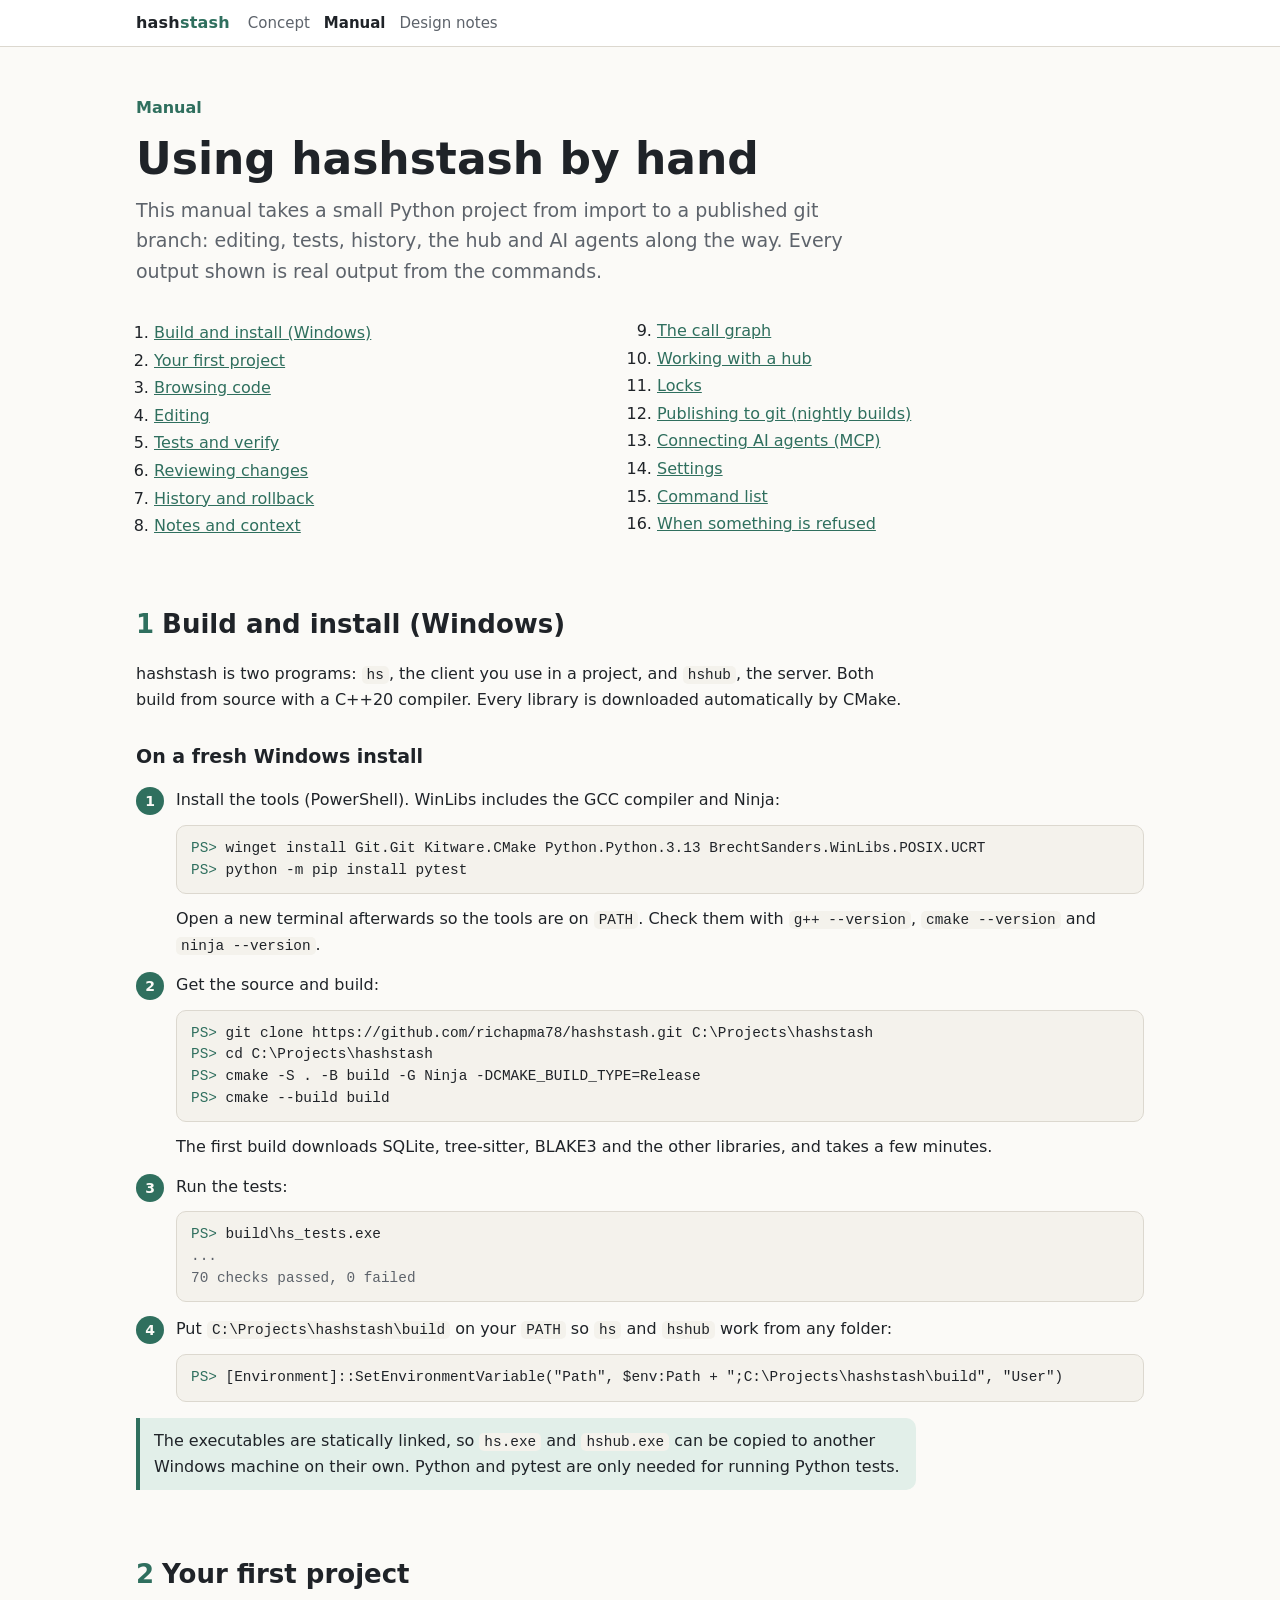
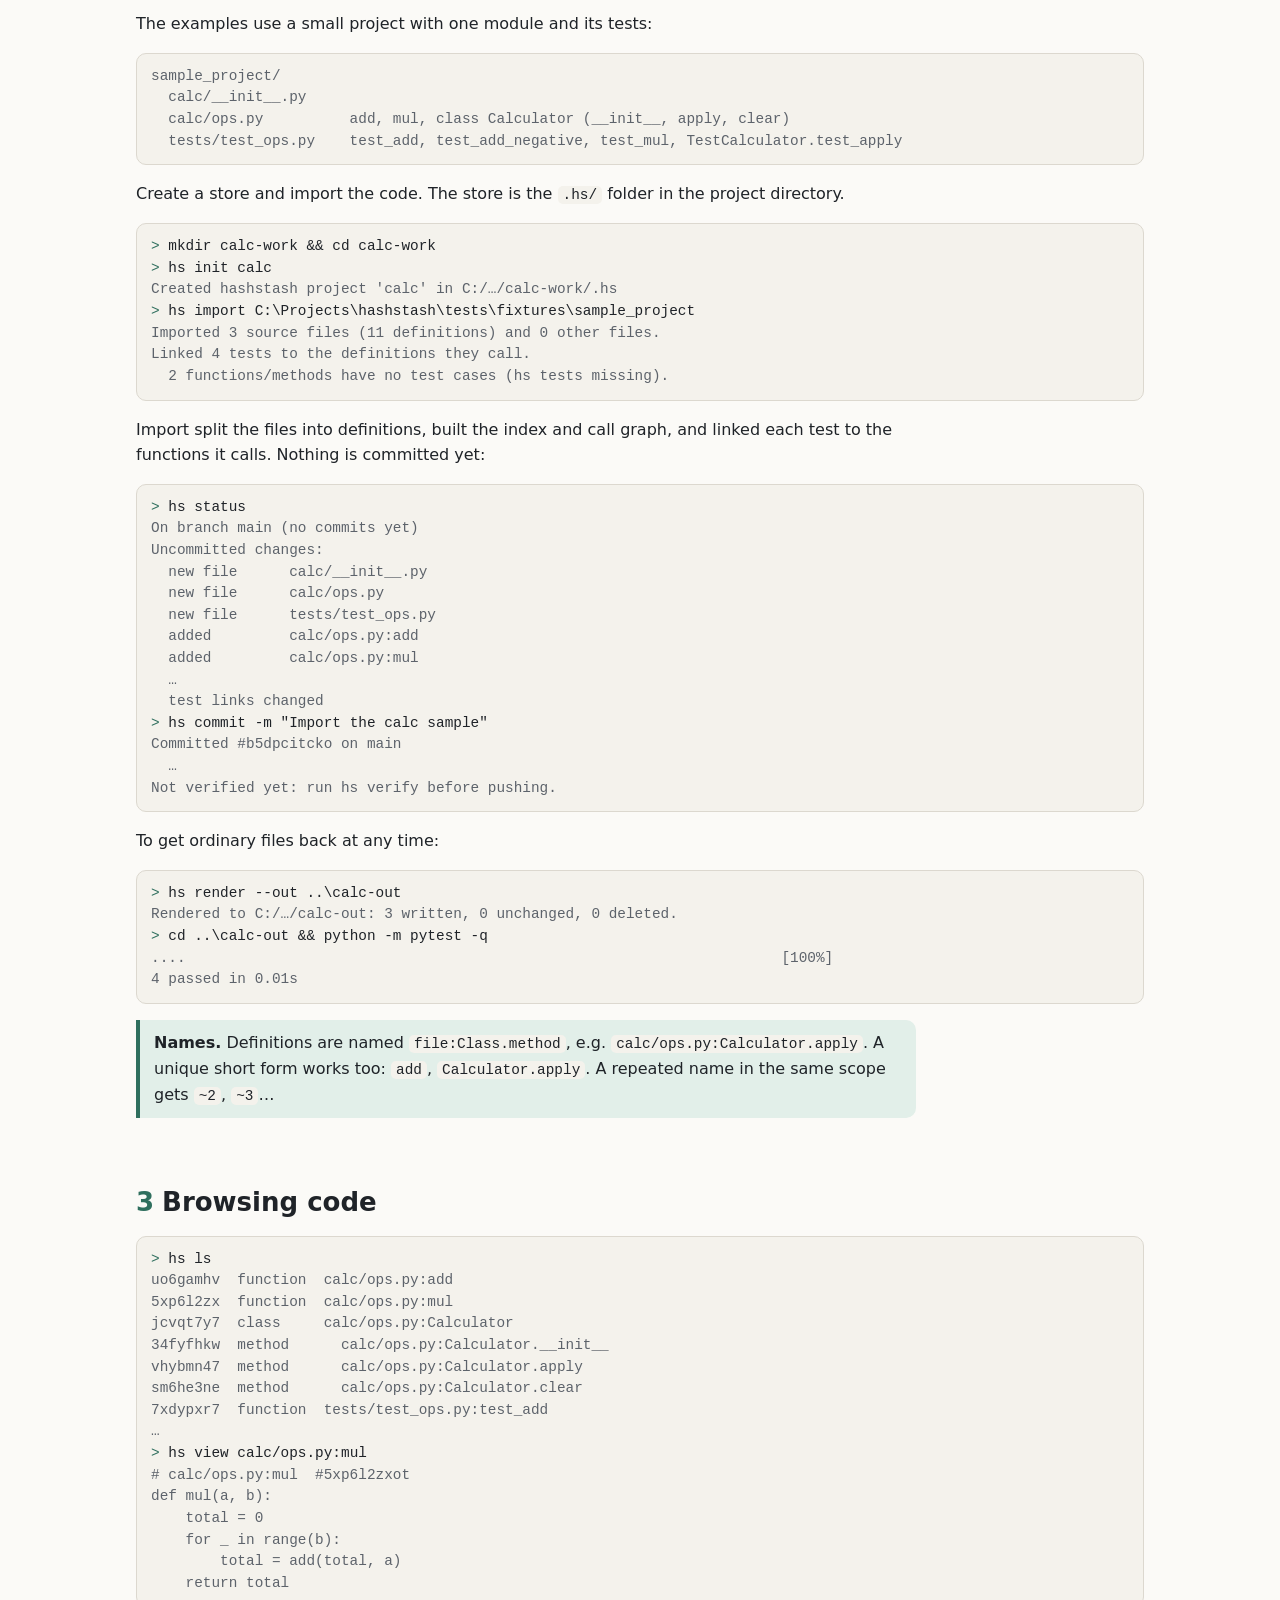
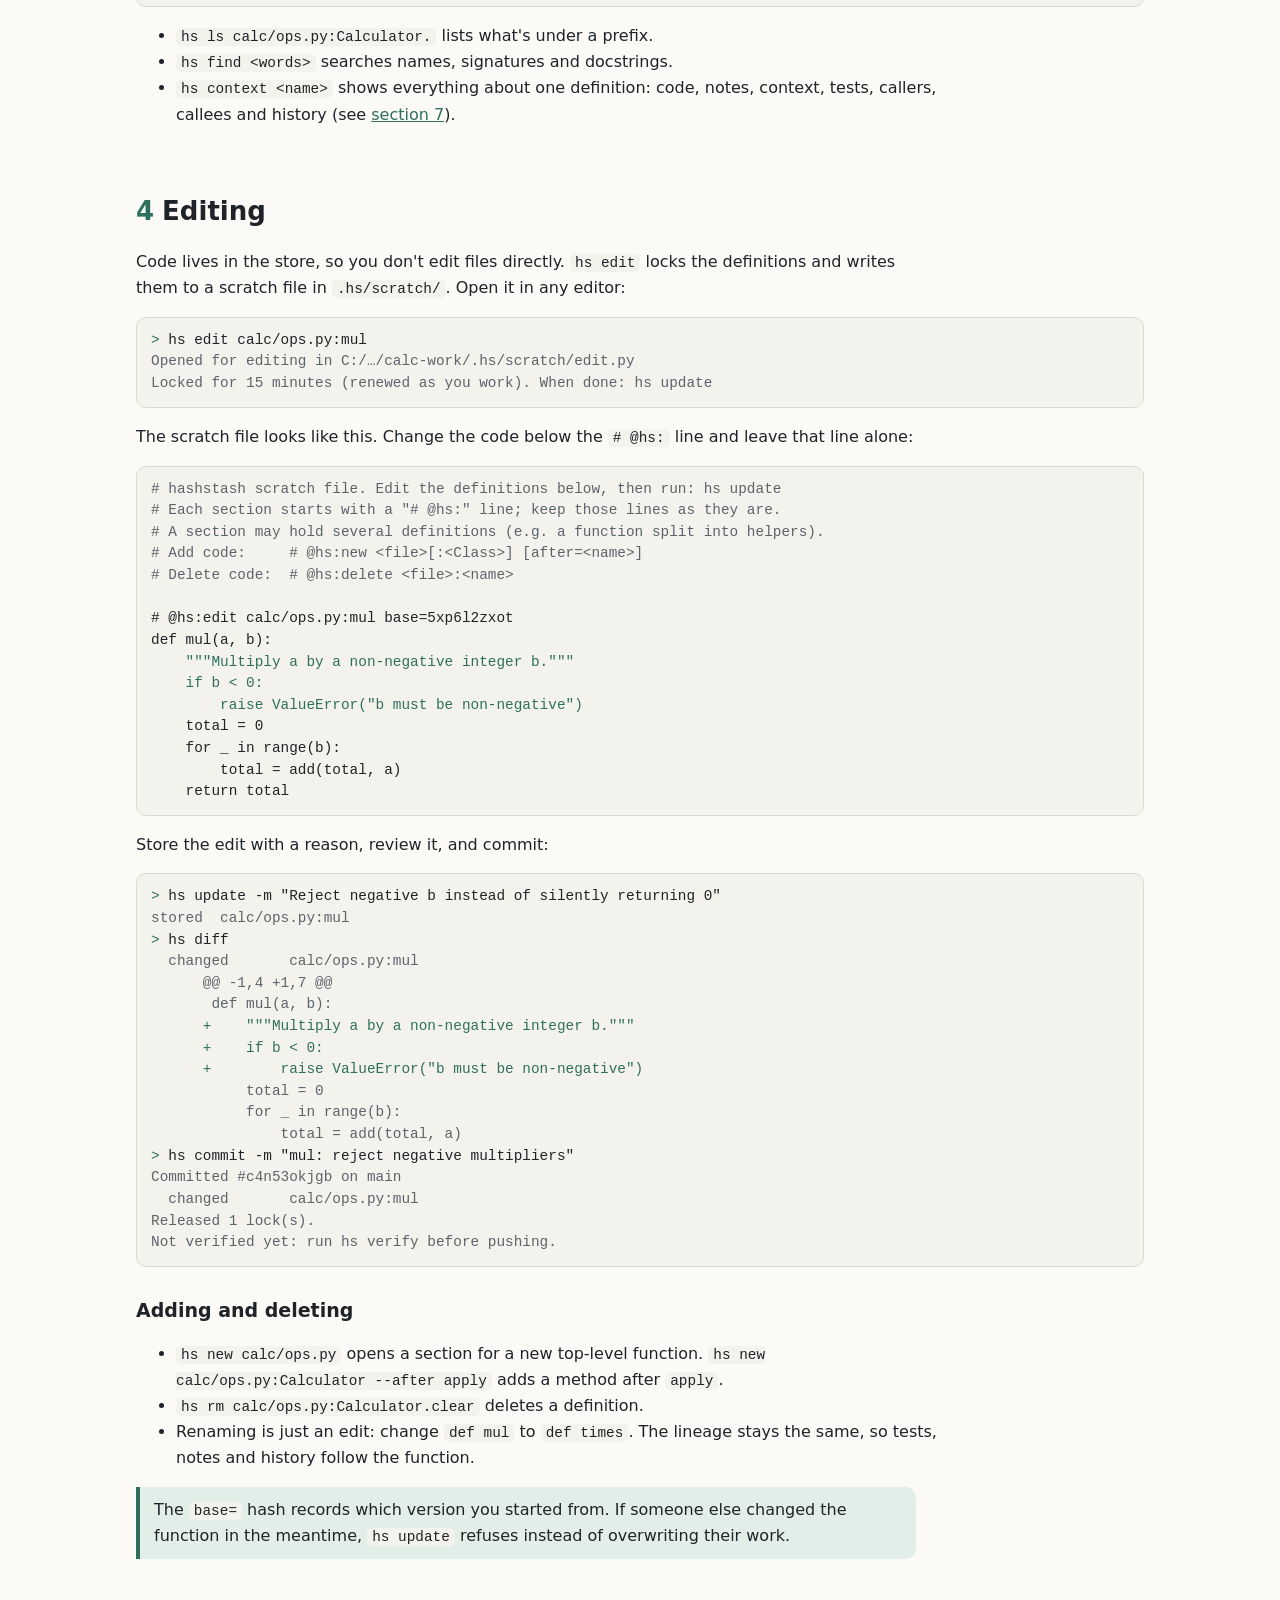
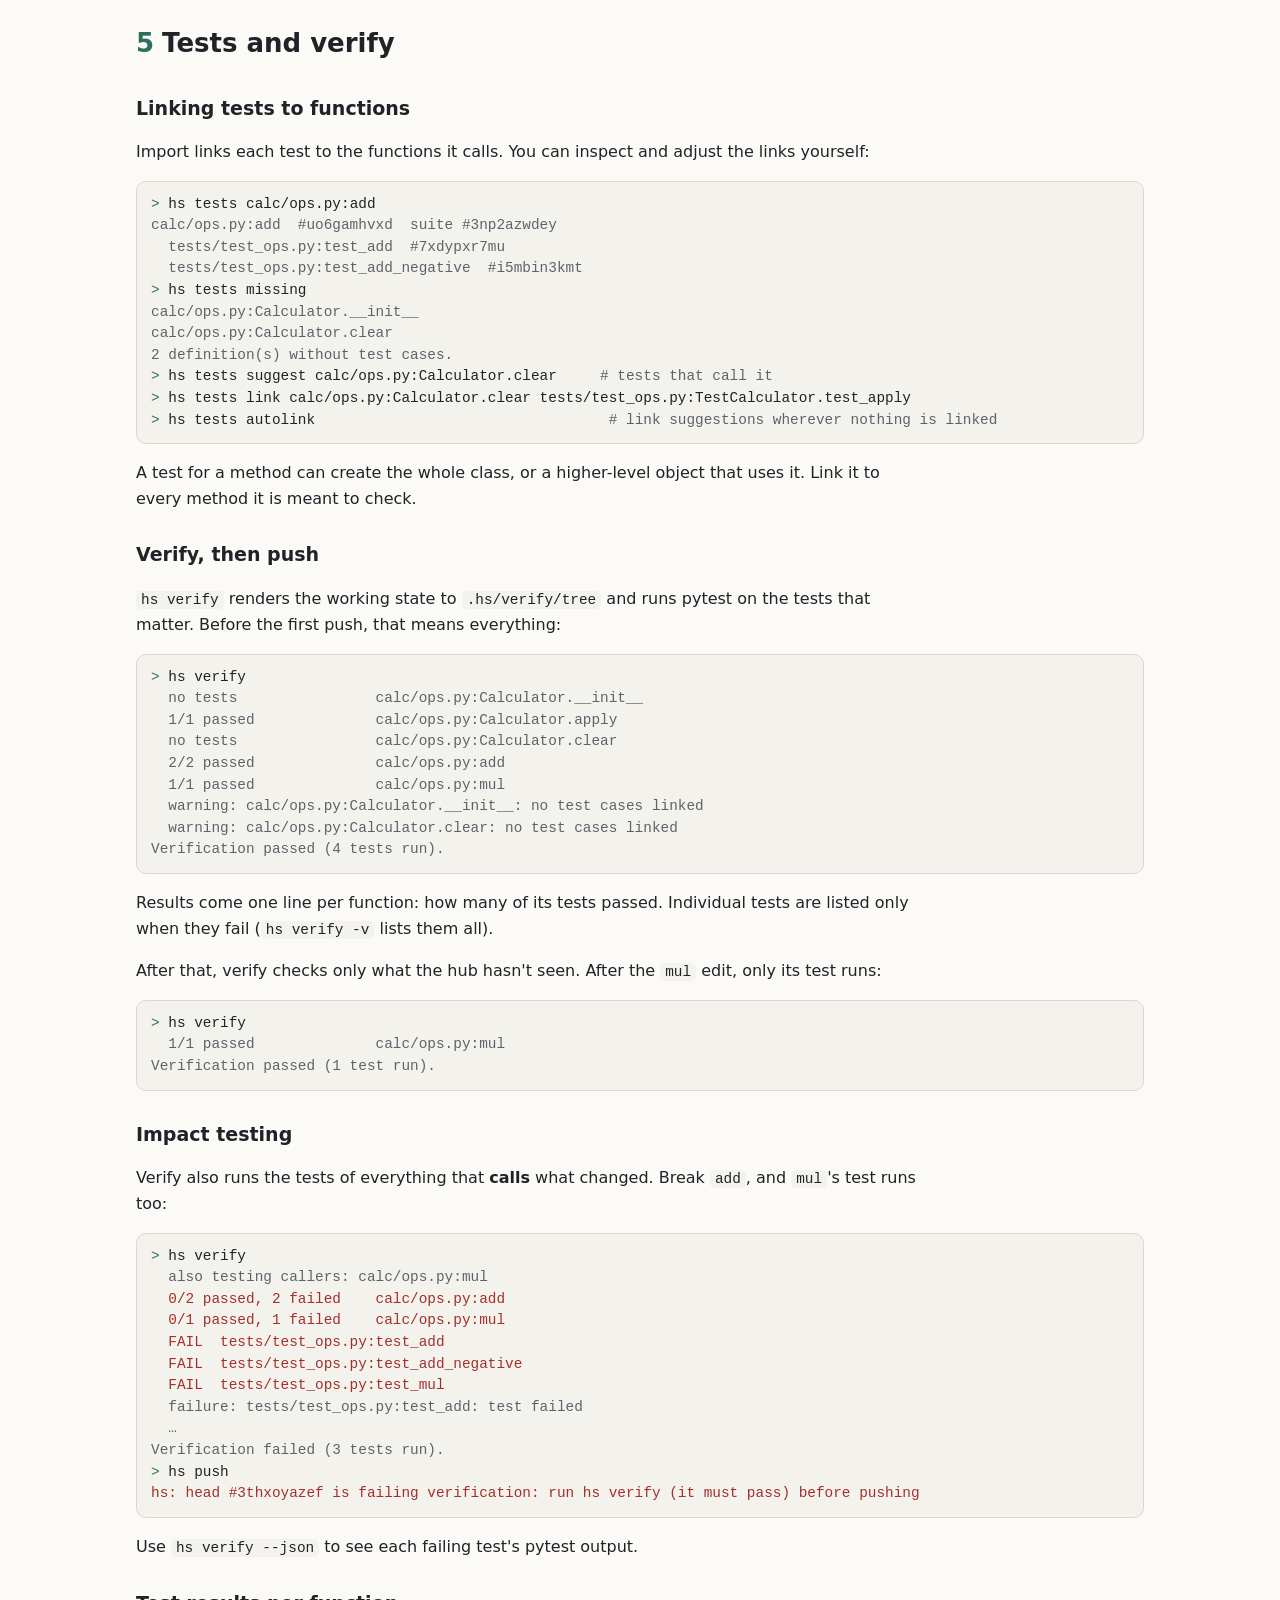
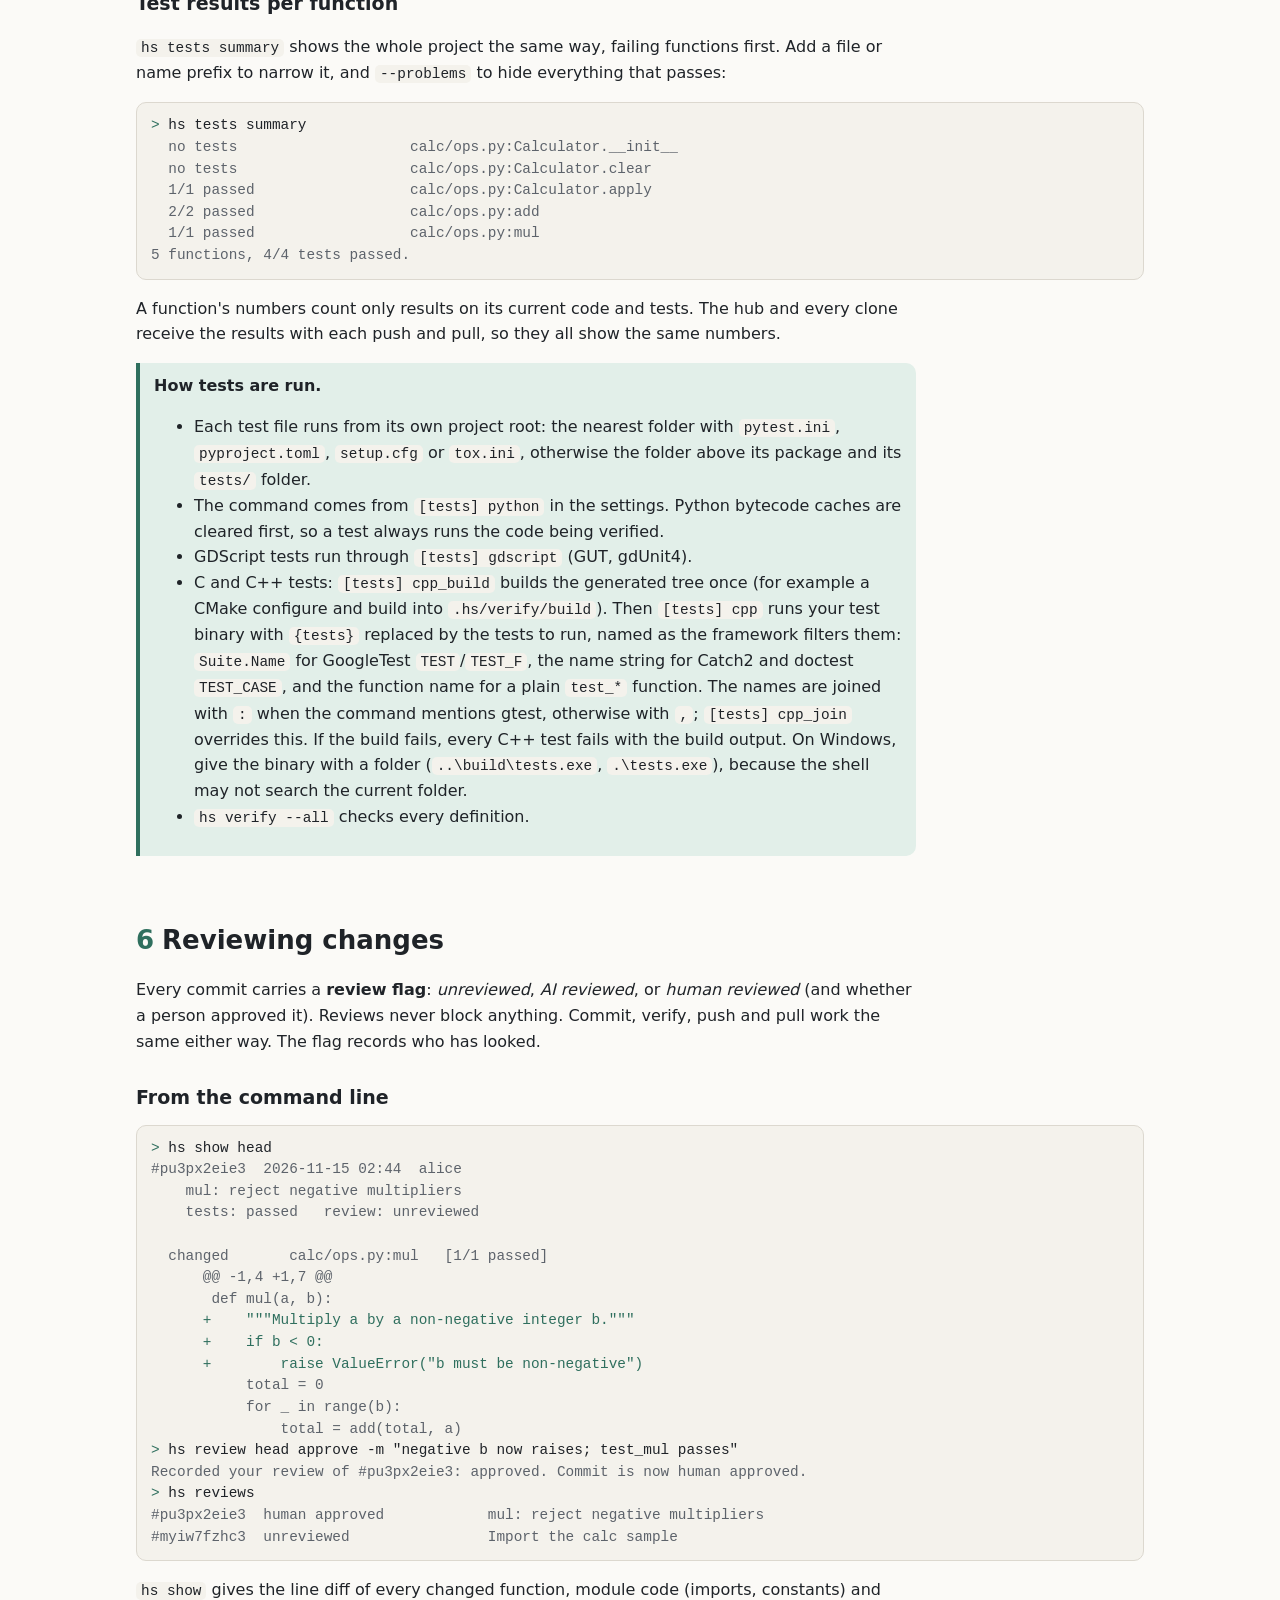
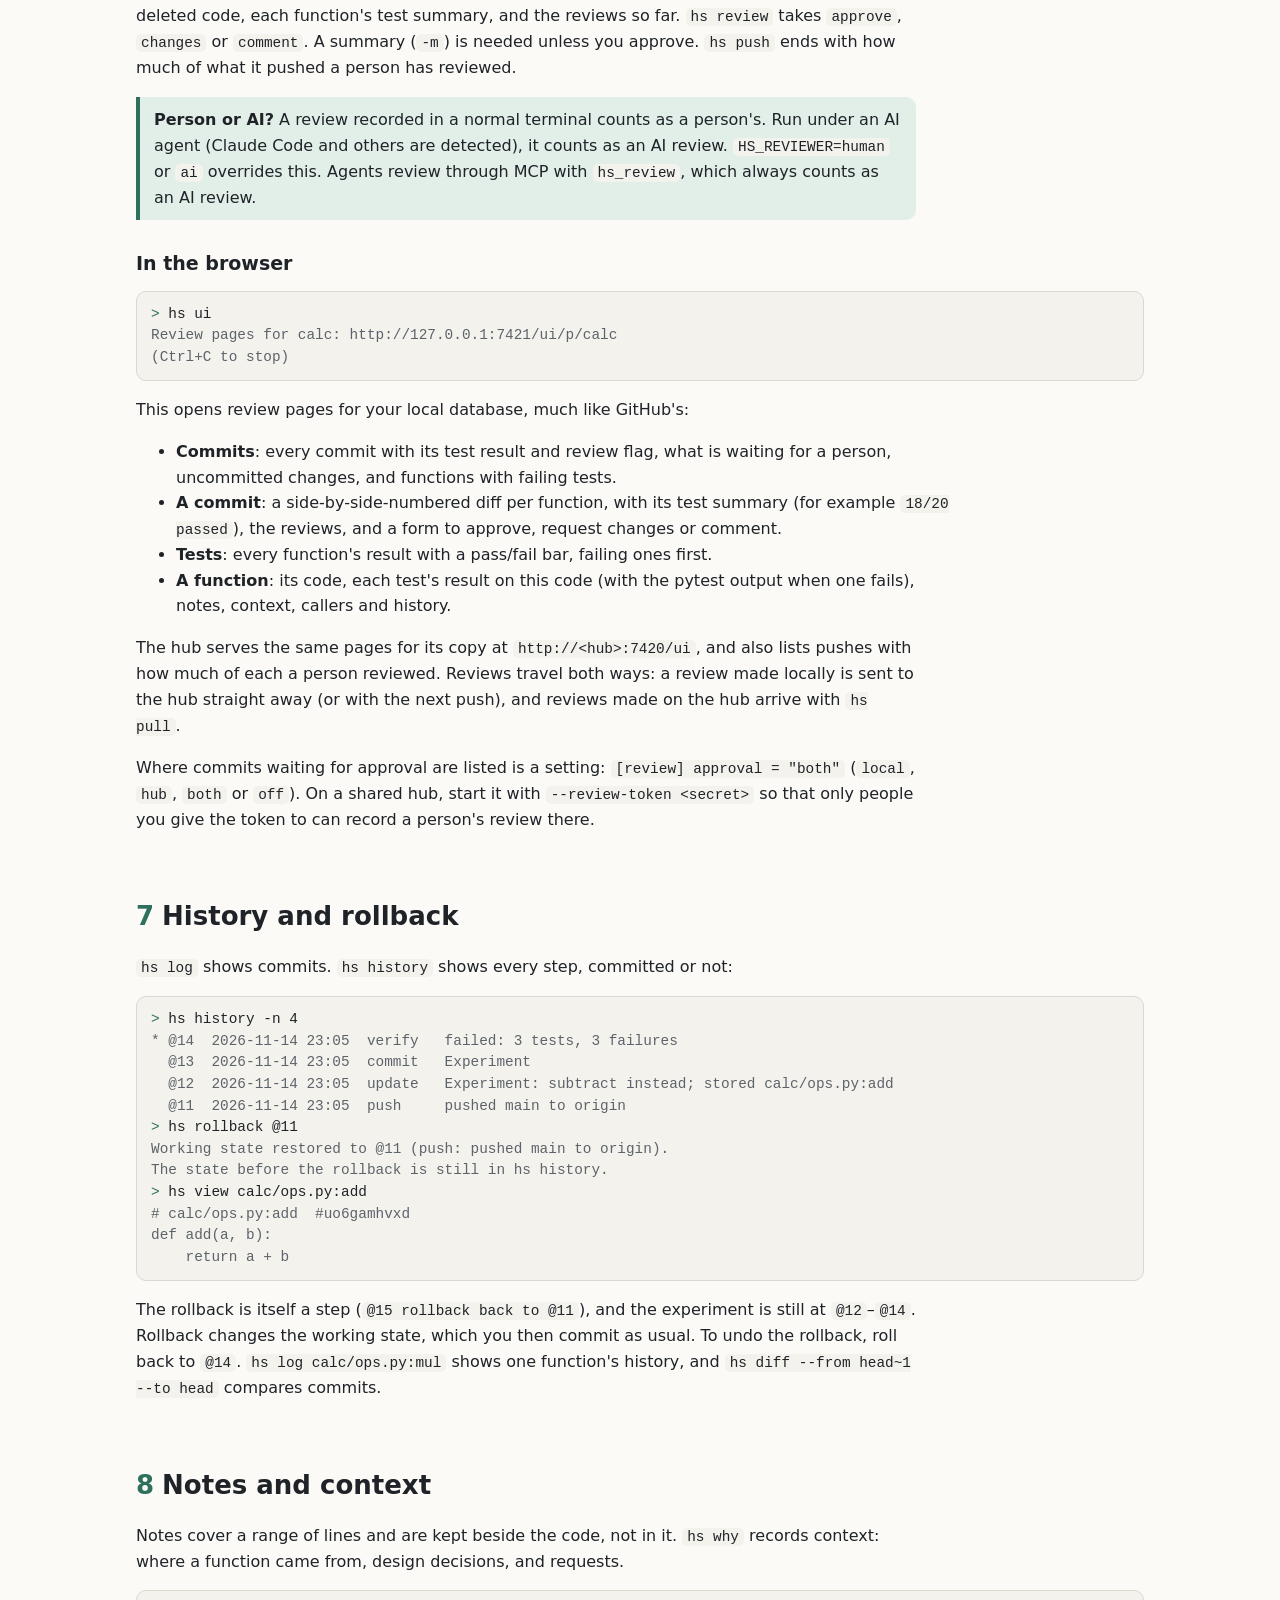
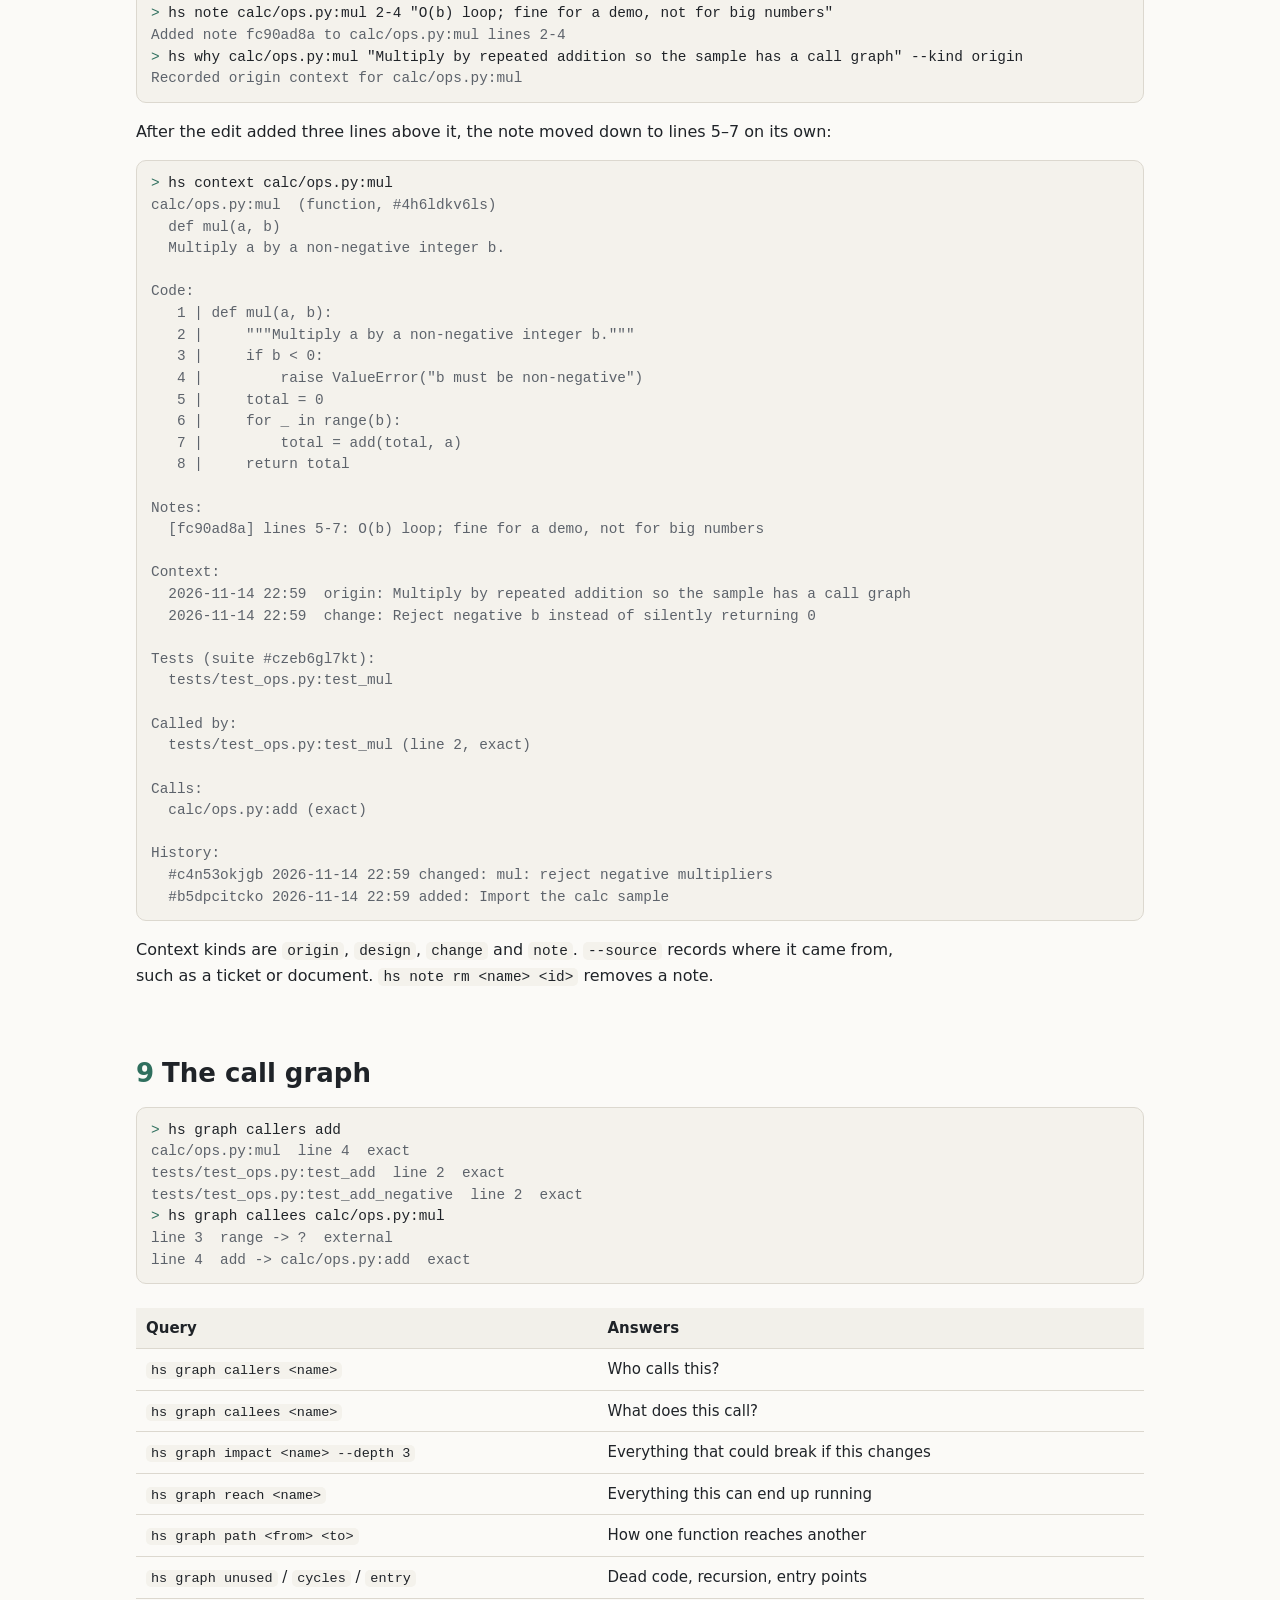
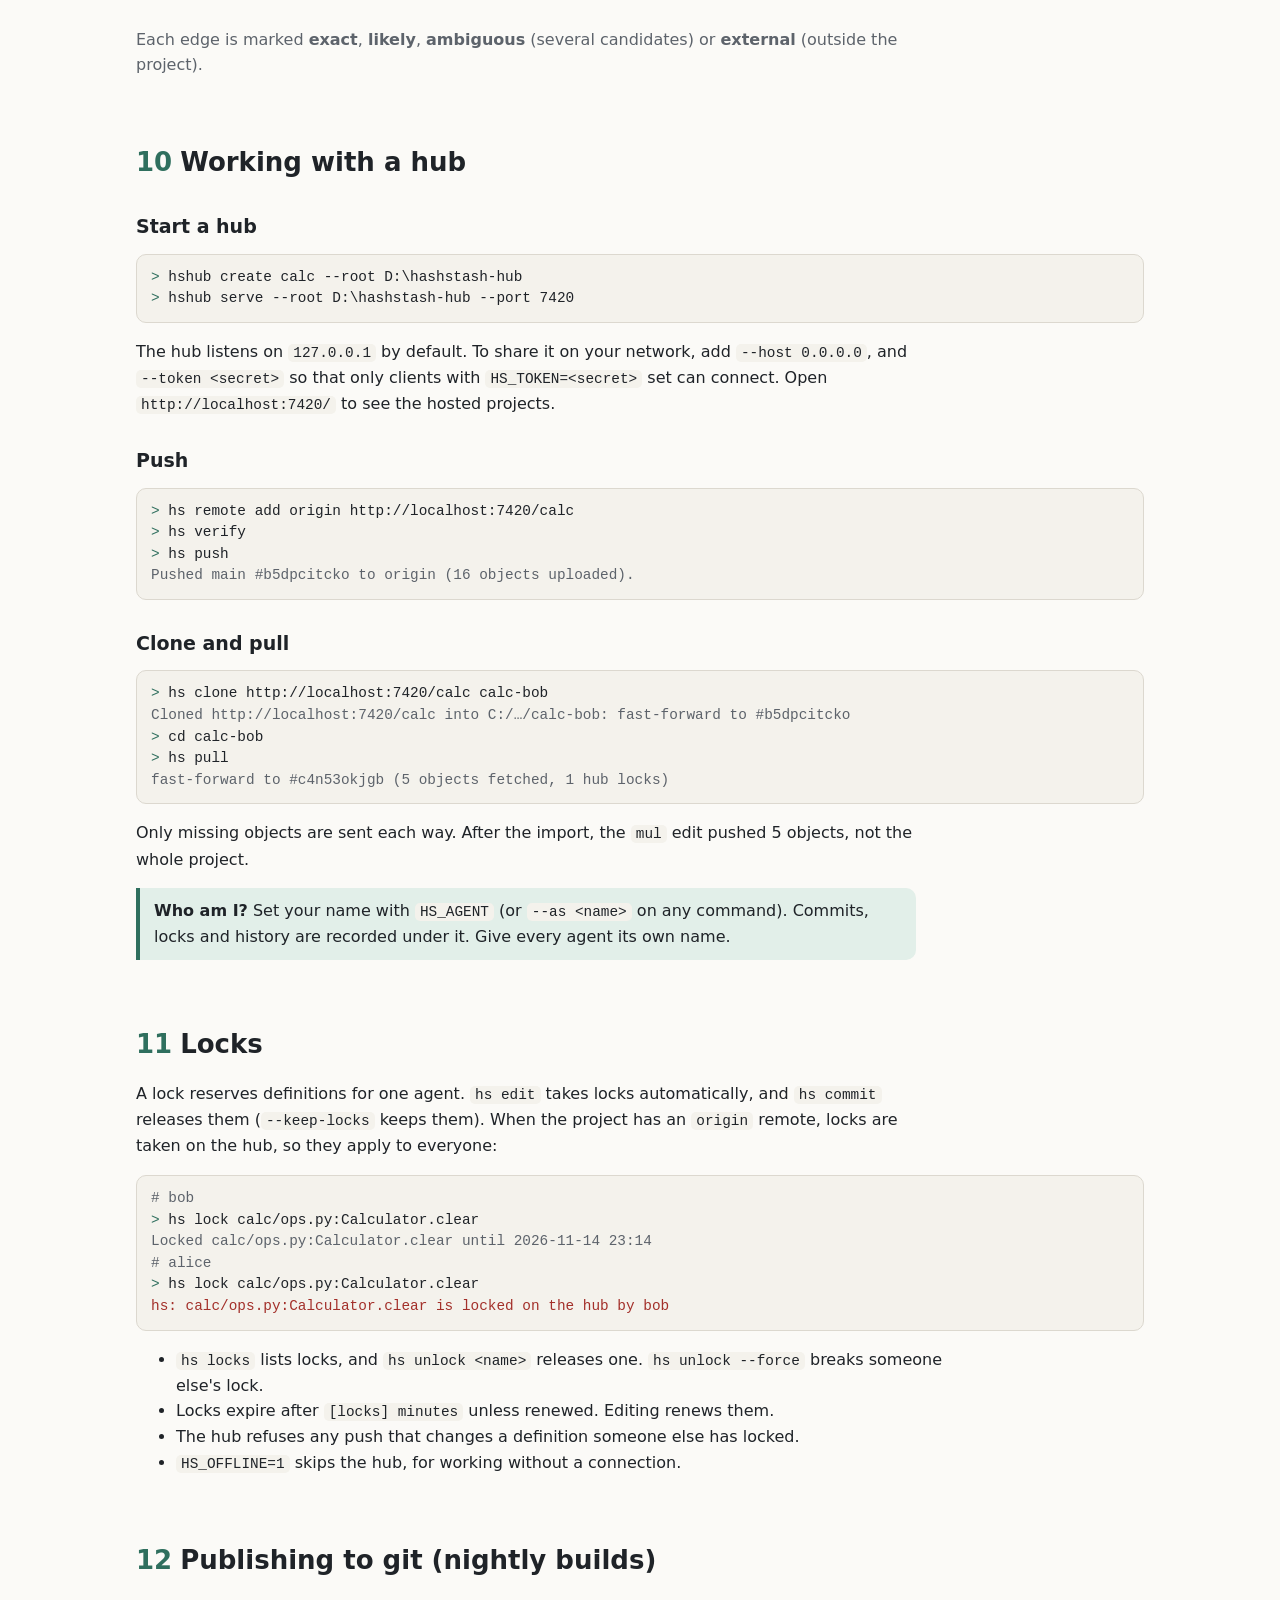
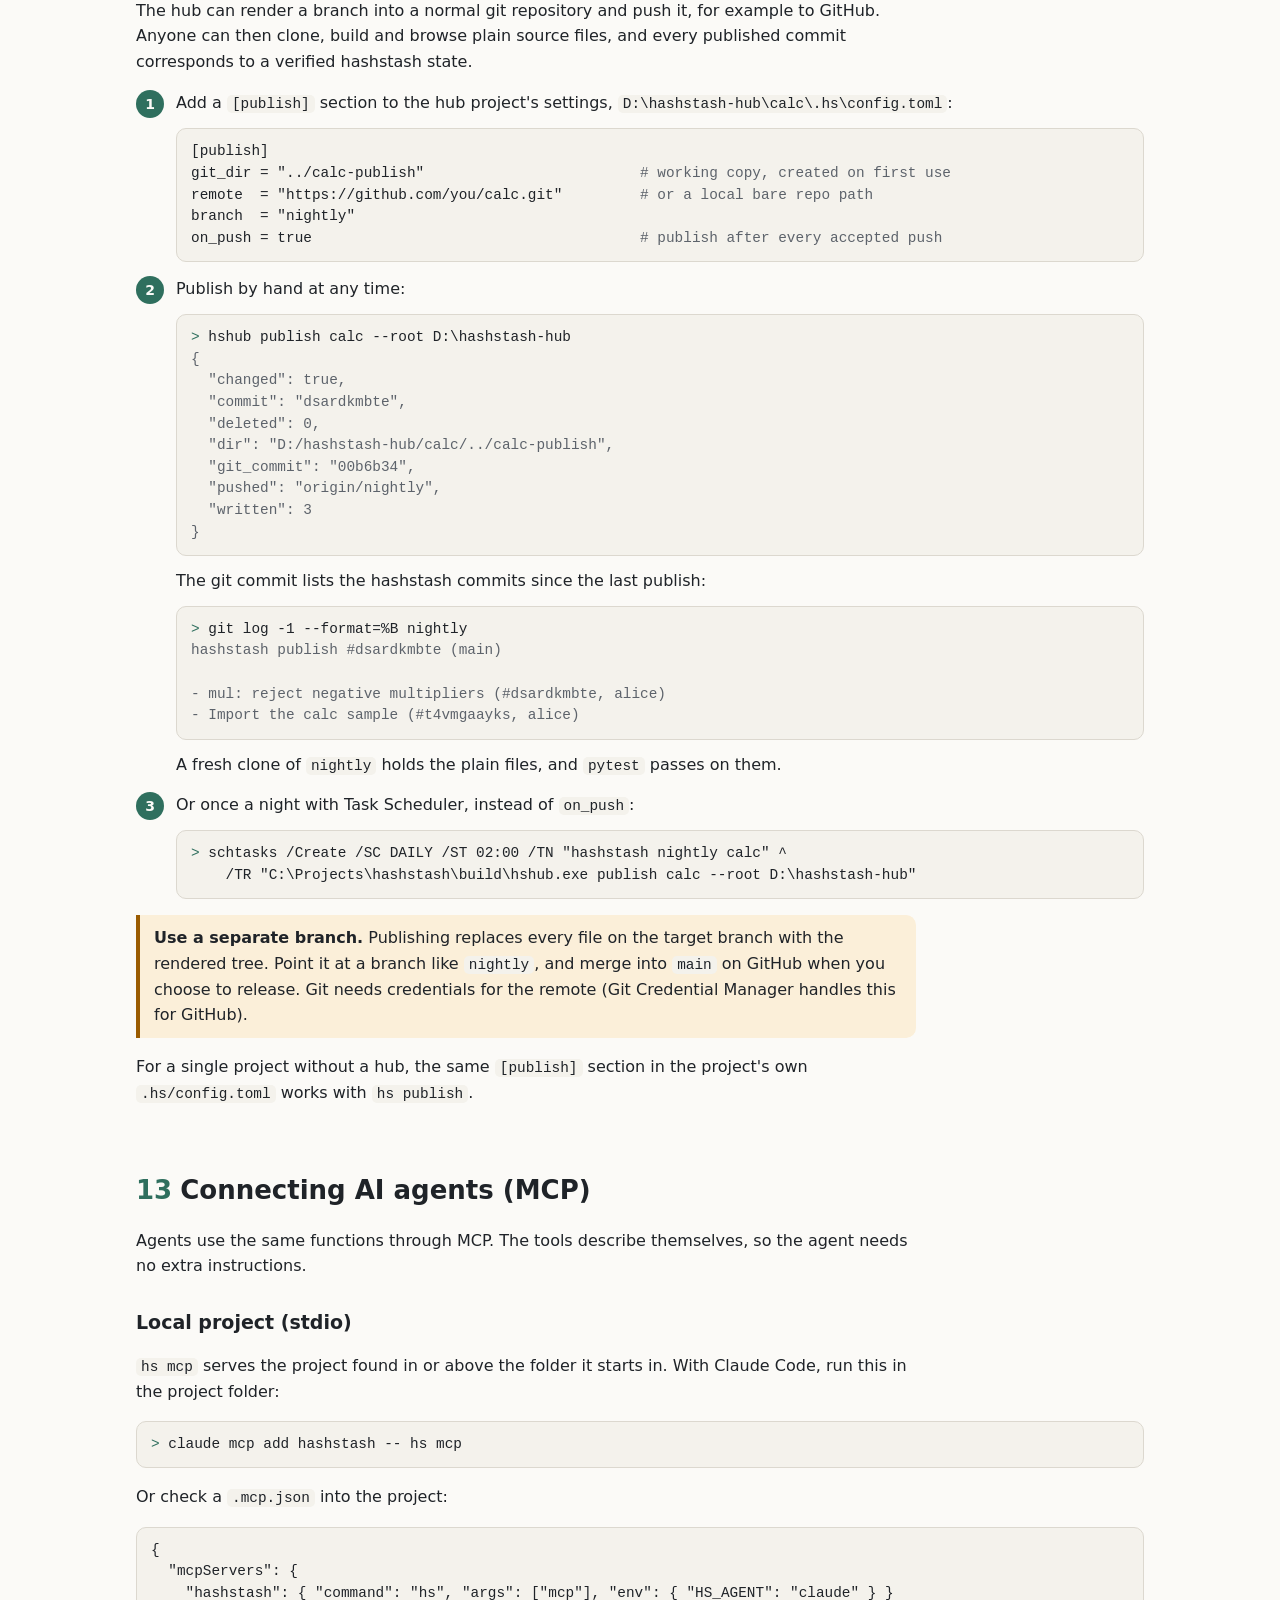
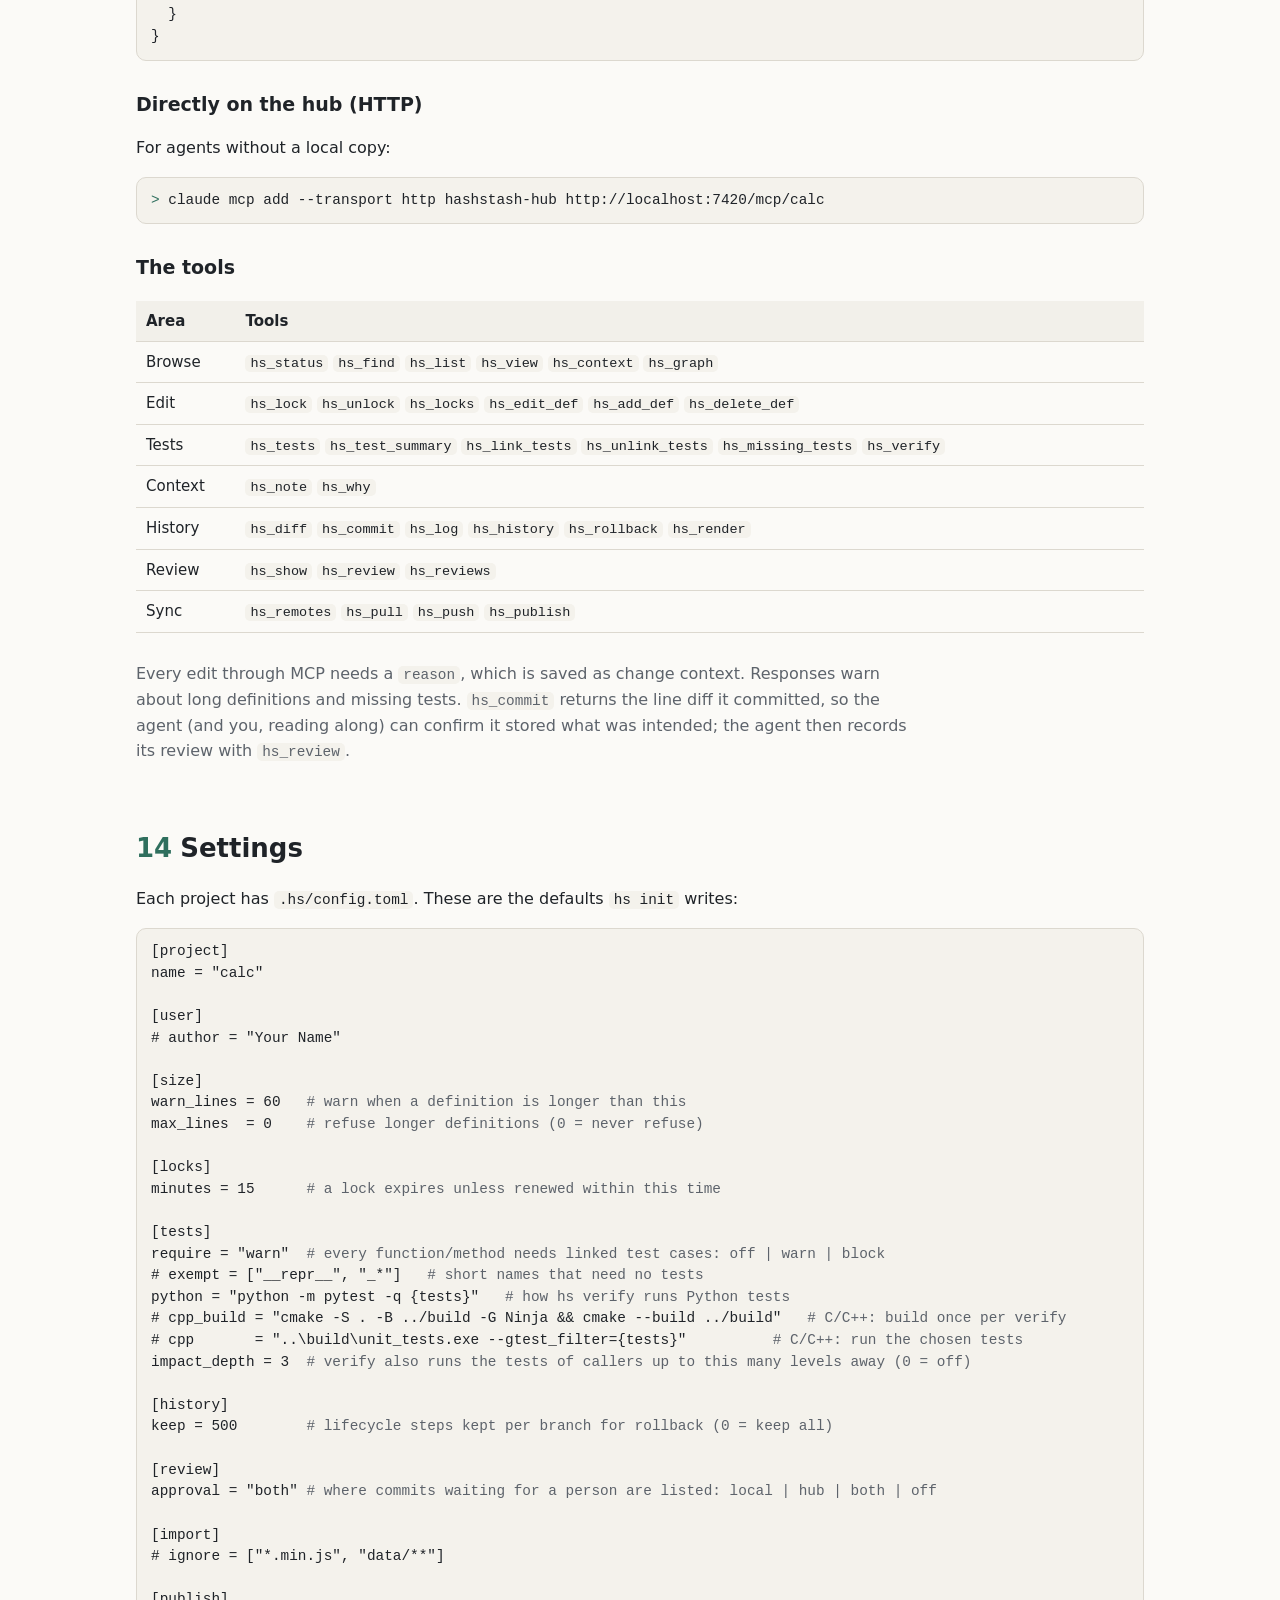
==== commit 669182c2: "C++ tests in hs verify: test-framework macros and a [tests] cpp runner The C++ adapter now names bod" ====
--- a/docs/guide.html
+++ b/docs/guide.html
@@ -245,6 +245,8 @@
 <ul>
   <li>Each test file runs from its own project root: the nearest folder with <code>pytest.ini</code>, <code>pyproject.toml</code>, <code>setup.cfg</code> or <code>tox.ini</code>, otherwise the folder above its package and its <code>tests/</code> folder.</li>
   <li>The command comes from <code>[tests] python</code> in the settings. Python bytecode caches are cleared first, so a test always runs the code being verified.</li>
+  <li>GDScript tests run through <code>[tests] gdscript</code> (GUT, gdUnit4).</li>
+  <li>C and C++ tests: <code>[tests] cpp_build</code> builds the generated tree once (for example a CMake configure and build into <code>.hs/verify/build</code>). Then <code>[tests] cpp</code> runs your test binary with <code>{tests}</code> replaced by the tests to run, named as the framework filters them: <code>Suite.Name</code> for GoogleTest <code>TEST</code>/<code>TEST_F</code>, the name string for Catch2 and doctest <code>TEST_CASE</code>, and the function name for a plain <code>test_*</code> function. The names are joined with <code>:</code> when the command mentions gtest, otherwise with <code>,</code>; <code>[tests] cpp_join</code> overrides this. If the build fails, every C++ test fails with the build output. On Windows, give the binary with a folder (<code>..\build\tests.exe</code>, <code>.\tests.exe</code>), because the shell may not search the current folder.</li>
   <li><code>hs verify --all</code> checks every definition.</li>
 </ul></div>
 
@@ -503,6 +505,8 @@
 require = "warn"  <span class="c"># every function/method needs linked test cases: off | warn | block</span>
 # exempt = ["__repr__", "_*"]   <span class="c"># short names that need no tests</span>
 python = "python -m pytest -q {tests}"   <span class="c"># how hs verify runs Python tests</span>
+# cpp_build = "cmake -S . -B ../build -G Ninja &amp;&amp; cmake --build ../build"   <span class="c"># C/C++: build once per verify</span>
+# cpp       = "..\build\unit_tests.exe --gtest_filter={tests}"          <span class="c"># C/C++: run the chosen tests</span>
 impact_depth = 3  <span class="c"># verify also runs the tests of callers up to this many levels away (0 = off)</span>
 
 [history]
